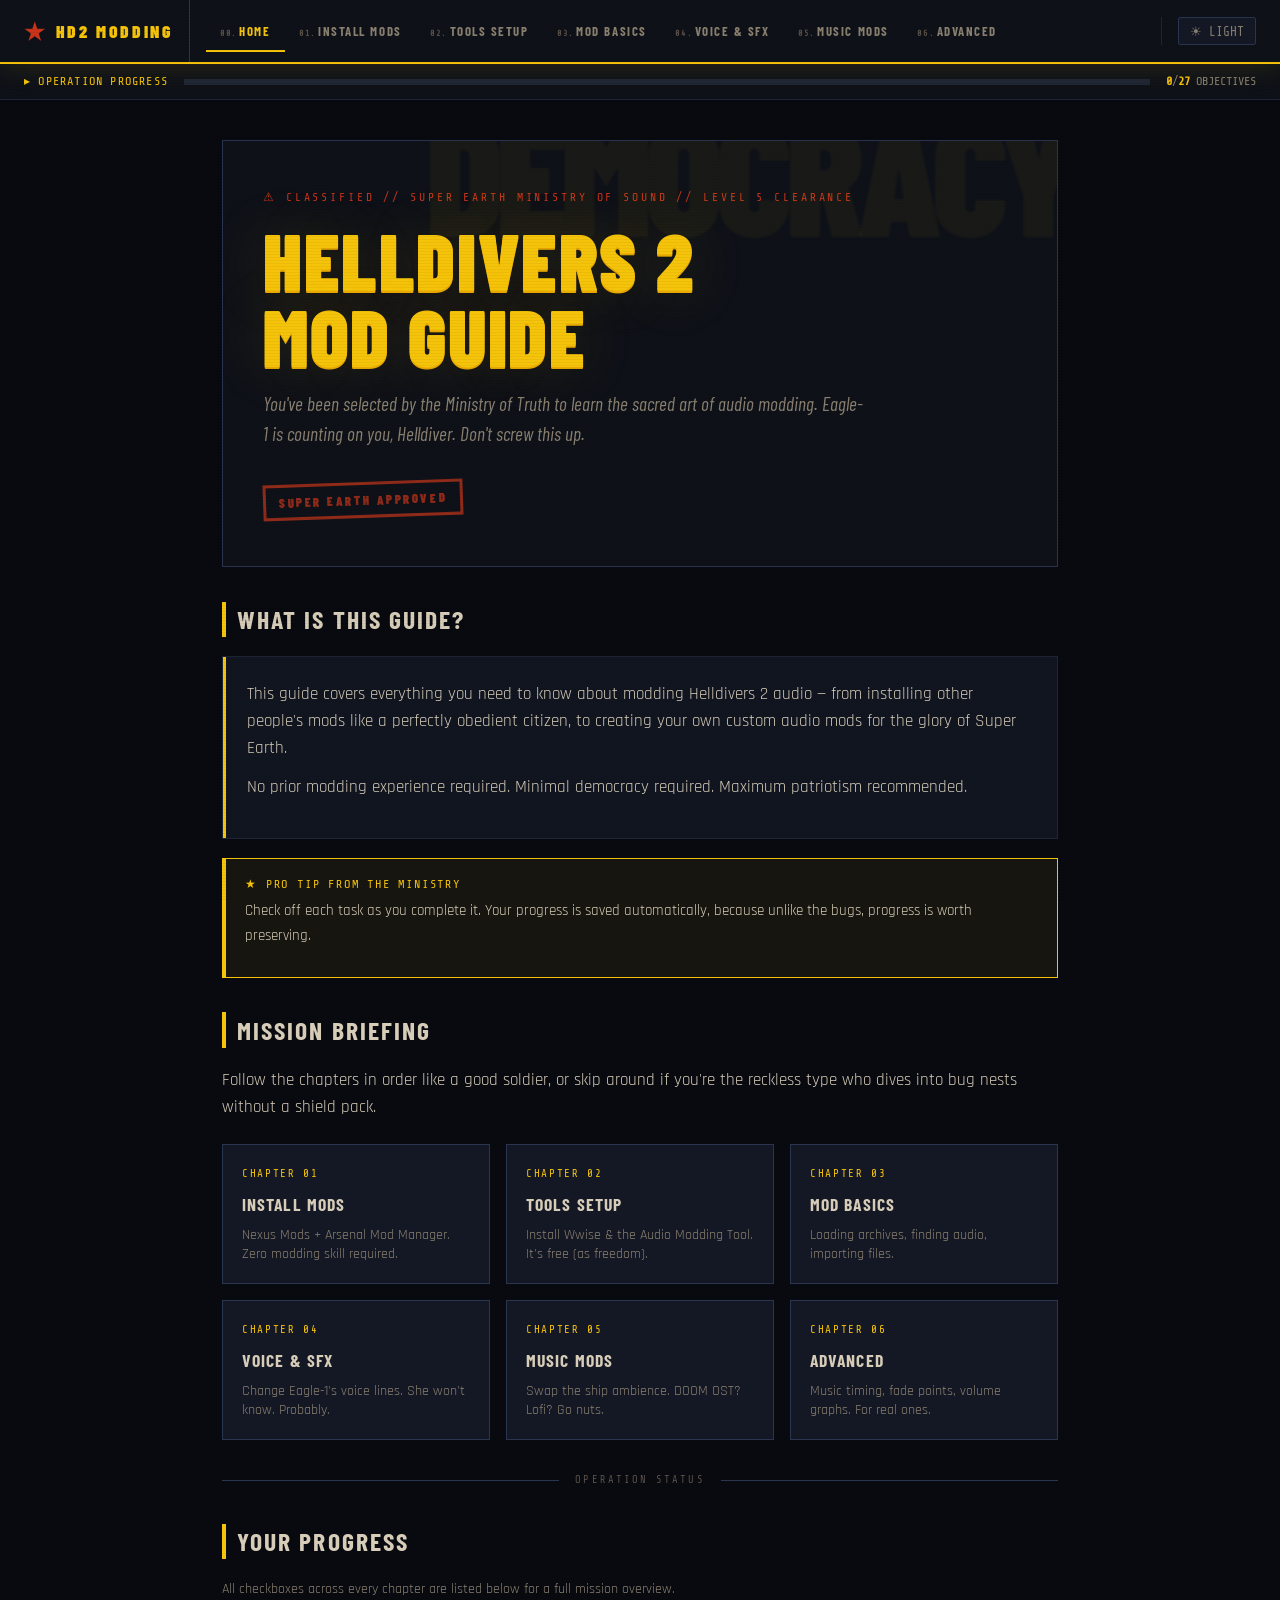
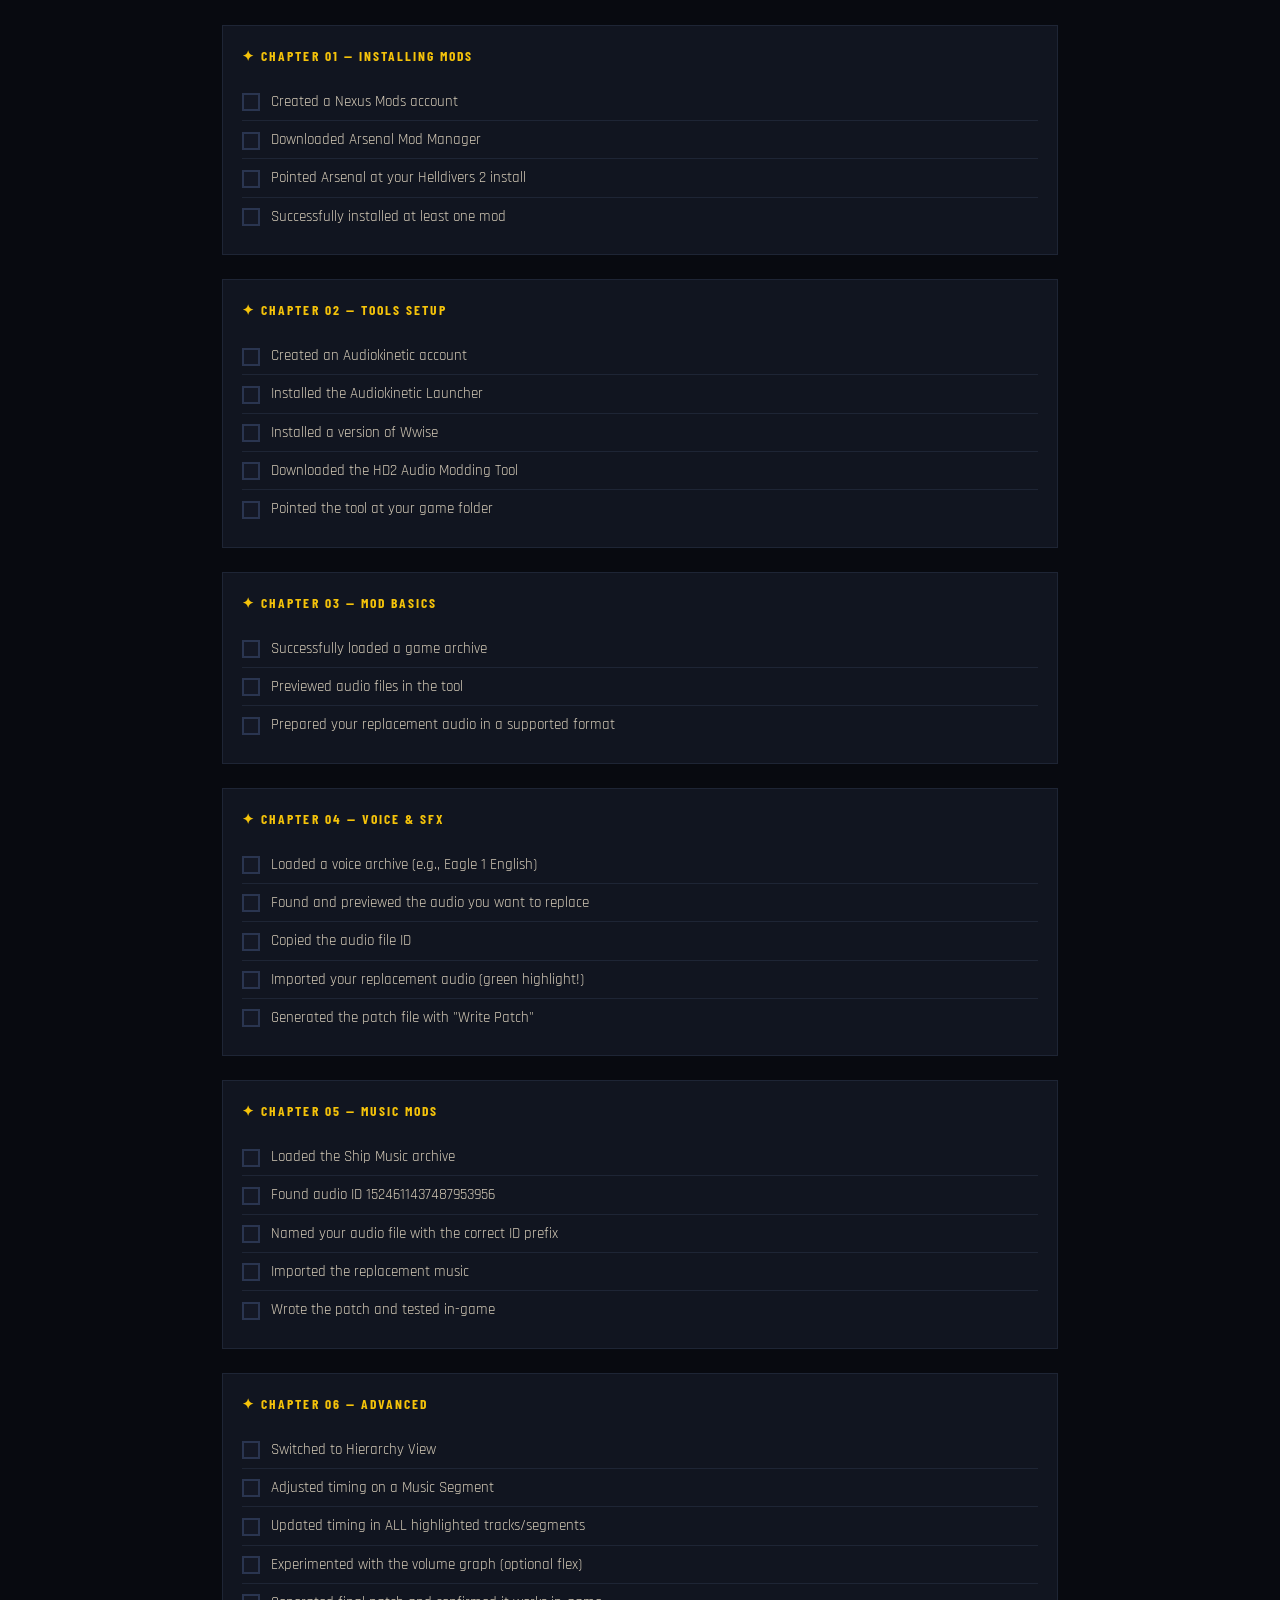
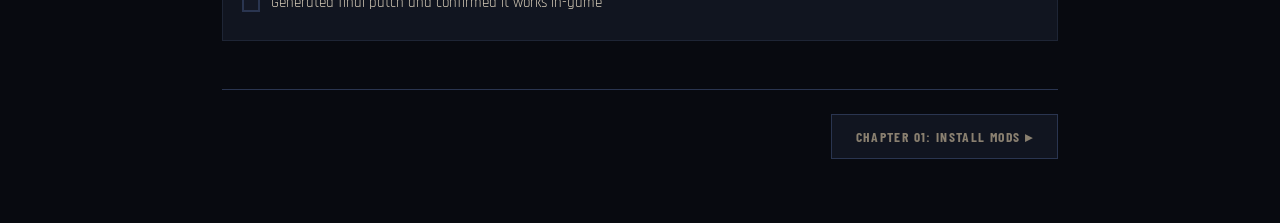
==== hd2_mod_guide.html @ d712d5f6 "Add files via upload" ====
<!DOCTYPE html>
<html lang="en">
<head>
<meta charset="UTF-8">
<meta name="viewport" content="width=device-width, initial-scale=1.0">
<title>HD2 MOD GUIDE // SUPER EARTH MINISTRY OF SOUND</title>
<link href="https://fonts.googleapis.com/css2?family=Rajdhani:wght@400;500;600;700&family=Share+Tech+Mono&family=Barlow+Condensed:ital,wght@0,300;0,400;0,600;0,700;0,900;1,400&display=swap" rel="stylesheet">
<style>
/* ═══════════════════════════════════════════
   CSS VARIABLES & THEME
═══════════════════════════════════════════ */
:root {
  --bg:        #080a10;
  --bg2:       #0e1118;
  --bg3:       #141825;
  --panel:     #111520;
  --border:    #1e2535;
  --border2:   #2a3550;
  --yellow:    #f5c30a;
  --yellow2:   #e8a800;
  --red:       #c8351a;
  --red2:      #a02810;
  --green:     #3a8c40;
  --green2:    #2d6e32;
  --text:      #d6ccb8;
  --text2:     #8a8070;
  --text3:     #5a5048;
  --accent:    #f5c30a;
  --glow:      rgba(245,195,10,0.15);
  --glow2:     rgba(245,195,10,0.05);
  --scanline:  rgba(0,0,0,0.04);
  --font-head: 'Barlow Condensed', sans-serif;
  --font-body: 'Rajdhani', sans-serif;
  --font-mono: 'Share Tech Mono', monospace;
  --transition: 0.2s ease;
}
[data-theme="light"] {
  --bg:        #e6dcc8;
  --bg2:       #ddd3be;
  --bg3:       #d4c9b3;
  --panel:     #f0e8d4;
  --border:    #c8b896;
  --border2:   #b0a07c;
  --yellow:    #8b5e00;
  --yellow2:   #6b4800;
  --red:       #8b1a00;
  --red2:      #6b1000;
  --green:     #2d5a30;
  --green2:    #1e3e21;
  --text:      #1a140a;
  --text2:     #4a3c28;
  --text3:     #7a6a50;
  --accent:    #8b5e00;
  --glow:      rgba(139,94,0,0.12);
  --glow2:     rgba(139,94,0,0.04);
  --scanline:  rgba(0,0,0,0.02);
}

/* ═══════════════════════════════════════════
   RESET & BASE
═══════════════════════════════════════════ */
*, *::before, *::after { box-sizing: border-box; margin: 0; padding: 0; }
html { font-size: 16px; scroll-behavior: smooth; }
body {
  background: var(--bg);
  color: var(--text);
  font-family: var(--font-body);
  font-size: 1.05rem;
  line-height: 1.6;
  min-height: 100vh;
  overflow-x: hidden;
  transition: background 0.3s, color 0.3s;
}

/* Scanlines overlay */
body::after {
  content: '';
  position: fixed;
  inset: 0;
  background: repeating-linear-gradient(
    0deg,
    var(--scanline) 0px,
    var(--scanline) 1px,
    transparent 1px,
    transparent 3px
  );
  pointer-events: none;
  z-index: 9999;
}

/* ═══════════════════════════════════════════
   NAVIGATION BAR
═══════════════════════════════════════════ */
.navbar {
  position: sticky;
  top: 0;
  z-index: 1000;
  background: var(--bg2);
  border-bottom: 2px solid var(--yellow);
  box-shadow: 0 0 30px var(--glow);
  display: flex;
  align-items: center;
  padding: 0 1.5rem;
  gap: 0;
  overflow-x: auto;
}
.navbar-brand {
  font-family: var(--font-head);
  font-weight: 900;
  font-size: 1.1rem;
  letter-spacing: 0.15em;
  color: var(--yellow);
  text-transform: uppercase;
  white-space: nowrap;
  padding: 0.8rem 1rem 0.8rem 0;
  margin-right: 1rem;
  border-right: 1px solid var(--border2);
  display: flex;
  align-items: center;
  gap: 0.5rem;
}
.navbar-brand .star { color: var(--red); font-size: 1.3em; }
.nav-links {
  display: flex;
  list-style: none;
  gap: 0;
  flex: 1;
  overflow-x: auto;
}
.nav-links li { flex-shrink: 0; }
.nav-btn {
  background: none;
  border: none;
  color: var(--text2);
  font-family: var(--font-head);
  font-size: 0.8rem;
  font-weight: 700;
  letter-spacing: 0.12em;
  text-transform: uppercase;
  padding: 0.8rem 0.9rem;
  cursor: pointer;
  transition: color var(--transition), background var(--transition);
  position: relative;
  white-space: nowrap;
}
.nav-btn::after {
  content: '';
  position: absolute;
  bottom: 0; left: 0; right: 0;
  height: 2px;
  background: var(--yellow);
  transform: scaleX(0);
  transition: transform var(--transition);
}
.nav-btn:hover { color: var(--text); }
.nav-btn:hover::after { transform: scaleX(0.6); }
.nav-btn.active { color: var(--yellow); }
.nav-btn.active::after { transform: scaleX(1); }
.nav-num {
  font-family: var(--font-mono);
  font-size: 0.65em;
  color: var(--text3);
  margin-right: 0.3em;
}
.nav-controls {
  display: flex;
  align-items: center;
  gap: 0.5rem;
  padding-left: 1rem;
  border-left: 1px solid var(--border);
  flex-shrink: 0;
}
.theme-btn {
  background: var(--bg3);
  border: 1px solid var(--border2);
  color: var(--text2);
  font-family: var(--font-mono);
  font-size: 0.8rem;
  padding: 0.35rem 0.7rem;
  cursor: pointer;
  border-radius: 2px;
  transition: all var(--transition);
  white-space: nowrap;
}
.theme-btn:hover { border-color: var(--yellow); color: var(--yellow); }

/* ═══════════════════════════════════════════
   PROGRESS TRACKER (top bar)
═══════════════════════════════════════════ */
.progress-bar-wrap {
  background: var(--bg2);
  border-bottom: 1px solid var(--border);
  padding: 0.5rem 1.5rem;
  display: flex;
  align-items: center;
  gap: 1rem;
  font-family: var(--font-mono);
  font-size: 0.75rem;
  color: var(--text2);
}
.progress-label { color: var(--yellow); letter-spacing: 0.1em; white-space: nowrap; }
.progress-track {
  flex: 1;
  height: 6px;
  background: var(--border);
  border-radius: 0;
  overflow: hidden;
  position: relative;
}
.progress-fill {
  height: 100%;
  background: linear-gradient(90deg, var(--yellow2), var(--yellow));
  transition: width 0.4s ease;
  box-shadow: 0 0 10px var(--glow);
}
.progress-count { white-space: nowrap; }
.progress-count span { color: var(--yellow); font-weight: bold; }

/* ═══════════════════════════════════════════
   PAGES
═══════════════════════════════════════════ */
.page { display: none; animation: fadeIn 0.25s ease; }
.page.active { display: block; }
@keyframes fadeIn { from { opacity: 0; transform: translateY(6px); } to { opacity: 1; transform: translateY(0); } }

.page-content {
  max-width: 900px;
  margin: 0 auto;
  padding: 2.5rem 2rem 4rem;
}

/* ═══════════════════════════════════════════
   TYPOGRAPHY
═══════════════════════════════════════════ */
.page-header {
  margin-bottom: 2.5rem;
  padding-bottom: 1.5rem;
  border-bottom: 1px solid var(--border2);
}
.page-tag {
  font-family: var(--font-mono);
  font-size: 0.7rem;
  color: var(--red);
  letter-spacing: 0.2em;
  text-transform: uppercase;
  margin-bottom: 0.5rem;
}
.page-title {
  font-family: var(--font-head);
  font-size: clamp(2.2rem, 5vw, 3.5rem);
  font-weight: 900;
  line-height: 1;
  text-transform: uppercase;
  letter-spacing: 0.04em;
  color: var(--yellow);
  text-shadow: 0 0 40px var(--glow);
}
.page-subtitle {
  font-family: var(--font-head);
  font-size: 1.1rem;
  font-weight: 400;
  color: var(--text2);
  margin-top: 0.5rem;
  letter-spacing: 0.05em;
  font-style: italic;
}
h2 {
  font-family: var(--font-head);
  font-size: 1.6rem;
  font-weight: 700;
  letter-spacing: 0.08em;
  text-transform: uppercase;
  color: var(--text);
  margin: 2rem 0 1rem;
  display: flex;
  align-items: center;
  gap: 0.7rem;
}
h2::before {
  content: '';
  display: block;
  width: 4px;
  height: 1.4em;
  background: var(--yellow);
  flex-shrink: 0;
}
h3 {
  font-family: var(--font-head);
  font-size: 1.2rem;
  font-weight: 600;
  letter-spacing: 0.06em;
  text-transform: uppercase;
  color: var(--yellow2);
  margin: 1.5rem 0 0.6rem;
}
p { margin-bottom: 0.8rem; color: var(--text); }

/* ═══════════════════════════════════════════
   CARDS & PANELS
═══════════════════════════════════════════ */
.card {
  background: var(--panel);
  border: 1px solid var(--border);
  padding: 1.5rem;
  margin-bottom: 1.2rem;
  position: relative;
}
.card::before {
  content: '';
  position: absolute;
  top: 0; left: 0;
  width: 3px; height: 100%;
  background: var(--yellow);
}
.card-red::before { background: var(--red); }
.card-green::before { background: var(--green); }

.alert {
  background: rgba(200,53,26,0.08);
  border: 1px solid var(--red);
  border-left: 4px solid var(--red);
  padding: 1rem 1.2rem;
  margin: 1rem 0;
  font-family: var(--font-mono);
  font-size: 0.88rem;
  color: var(--text);
}
.alert-title {
  color: var(--red);
  font-weight: bold;
  letter-spacing: 0.1em;
  margin-bottom: 0.3rem;
}
.tip {
  background: rgba(245,195,10,0.06);
  border: 1px solid var(--yellow);
  border-left: 4px solid var(--yellow);
  padding: 1rem 1.2rem;
  margin: 1rem 0;
  font-size: 0.95rem;
}
.tip-title {
  font-family: var(--font-mono);
  color: var(--yellow);
  font-size: 0.75rem;
  letter-spacing: 0.15em;
  margin-bottom: 0.3rem;
}

/* ═══════════════════════════════════════════
   STEP LIST
═══════════════════════════════════════════ */
.step-list { list-style: none; padding: 0; }
.step-item {
  display: flex;
  gap: 1rem;
  padding: 1rem 1rem 1rem 0;
  border-bottom: 1px solid var(--border);
  align-items: flex-start;
}
.step-item:last-child { border-bottom: none; }
.step-num {
  font-family: var(--font-mono);
  font-size: 0.75rem;
  color: var(--yellow);
  background: rgba(245,195,10,0.1);
  border: 1px solid var(--yellow);
  min-width: 2.2rem;
  height: 2.2rem;
  display: flex;
  align-items: center;
  justify-content: center;
  flex-shrink: 0;
  font-weight: bold;
}
.step-body strong { color: var(--text); font-weight: 600; }
.step-body .path {
  font-family: var(--font-mono);
  font-size: 0.82rem;
  background: var(--bg3);
  border: 1px solid var(--border2);
  padding: 0.2rem 0.5rem;
  color: var(--yellow2);
  display: inline-block;
  margin: 0.3rem 0;
  word-break: break-all;
}

/* ═══════════════════════════════════════════
   PROGRESS CHECKBOXES
═══════════════════════════════════════════ */
.checklist {
  background: var(--panel);
  border: 1px solid var(--border);
  padding: 1.2rem;
  margin: 1.5rem 0;
}
.checklist-title {
  font-family: var(--font-head);
  font-size: 0.85rem;
  letter-spacing: 0.15em;
  text-transform: uppercase;
  color: var(--yellow);
  margin-bottom: 1rem;
  font-weight: 700;
}
.check-item {
  display: flex;
  align-items: flex-start;
  gap: 0.7rem;
  padding: 0.5rem 0;
  border-bottom: 1px solid var(--border);
  cursor: pointer;
  transition: background 0.15s;
}
.check-item:last-child { border-bottom: none; }
.check-item:hover { background: var(--glow2); }
.check-item input[type="checkbox"] { display: none; }
.check-box {
  width: 18px; height: 18px;
  border: 2px solid var(--border2);
  flex-shrink: 0;
  margin-top: 0.15rem;
  display: flex; align-items: center; justify-content: center;
  transition: all 0.2s;
  background: var(--bg3);
}
.check-item.checked .check-box {
  border-color: var(--green);
  background: var(--green2);
}
.check-item.checked .check-box::after {
  content: '✓';
  color: #fff;
  font-size: 0.75rem;
  font-weight: bold;
}
.check-item.checked .check-label {
  text-decoration: line-through;
  color: var(--text3);
}
.check-label {
  font-size: 0.95rem;
  line-height: 1.4;
}

/* ═══════════════════════════════════════════
   CODE & PATHS
═══════════════════════════════════════════ */
code {
  font-family: var(--font-mono);
  font-size: 0.85em;
  background: var(--bg3);
  border: 1px solid var(--border2);
  padding: 0.1em 0.4em;
  color: var(--yellow);
}
.code-block {
  font-family: var(--font-mono);
  font-size: 0.85rem;
  background: var(--bg3);
  border: 1px solid var(--border2);
  border-left: 3px solid var(--yellow);
  padding: 1rem 1.2rem;
  margin: 0.8rem 0;
  color: var(--text);
  overflow-x: auto;
  line-height: 1.8;
}

/* ═══════════════════════════════════════════
   HOME PAGE HERO
═══════════════════════════════════════════ */
.hero {
  background: var(--bg2);
  border: 1px solid var(--border2);
  padding: 3rem 2.5rem;
  margin-bottom: 2rem;
  position: relative;
  overflow: hidden;
}
.hero::before {
  content: 'DEMOCRACY';
  position: absolute;
  top: -0.3em; right: -0.1em;
  font-family: var(--font-head);
  font-size: 10rem;
  font-weight: 900;
  color: var(--glow2);
  letter-spacing: -0.04em;
  pointer-events: none;
  line-height: 1;
  text-transform: uppercase;
  filter: blur(1px);
}
.hero-eyebrow {
  font-family: var(--font-mono);
  font-size: 0.72rem;
  letter-spacing: 0.25em;
  color: var(--red);
  text-transform: uppercase;
  margin-bottom: 0.8rem;
}
.hero-title {
  font-family: var(--font-head);
  font-size: clamp(2.8rem, 7vw, 5rem);
  font-weight: 900;
  text-transform: uppercase;
  line-height: 0.95;
  letter-spacing: 0.02em;
  color: var(--yellow);
  text-shadow: 0 0 60px var(--glow), 0 2px 0 var(--yellow2);
  margin-bottom: 1rem;
}
.hero-sub {
  font-family: var(--font-head);
  font-size: 1.2rem;
  font-weight: 400;
  color: var(--text2);
  font-style: italic;
  max-width: 600px;
  margin-bottom: 2rem;
}
.page-grid {
  display: grid;
  grid-template-columns: repeat(auto-fill, minmax(220px, 1fr));
  gap: 1rem;
  margin-top: 1.5rem;
}
.page-card {
  background: var(--bg3);
  border: 1px solid var(--border2);
  padding: 1.2rem;
  cursor: pointer;
  transition: all 0.2s;
  display: flex;
  flex-direction: column;
  gap: 0.5rem;
  position: relative;
  overflow: hidden;
}
.page-card::after {
  content: '';
  position: absolute;
  bottom: 0; left: 0; right: 0;
  height: 2px;
  background: var(--yellow);
  transform: scaleX(0);
  transform-origin: left;
  transition: transform 0.2s;
}
.page-card:hover { border-color: var(--yellow); background: var(--panel); }
.page-card:hover::after { transform: scaleX(1); }
.page-card-num {
  font-family: var(--font-mono);
  font-size: 0.68rem;
  color: var(--yellow);
  letter-spacing: 0.15em;
}
.page-card-title {
  font-family: var(--font-head);
  font-weight: 700;
  font-size: 1.1rem;
  text-transform: uppercase;
  letter-spacing: 0.06em;
  color: var(--text);
}
.page-card-desc {
  font-size: 0.85rem;
  color: var(--text2);
  line-height: 1.4;
}

/* ═══════════════════════════════════════════
   SECTION DIVIDER
═══════════════════════════════════════════ */
.divider {
  display: flex;
  align-items: center;
  gap: 1rem;
  margin: 2rem 0;
}
.divider-line { flex: 1; height: 1px; background: var(--border2); }
.divider-text {
  font-family: var(--font-mono);
  font-size: 0.65rem;
  letter-spacing: 0.2em;
  color: var(--text3);
  text-transform: uppercase;
}

/* ═══════════════════════════════════════════
   FORMAT GRID (two columns)
═══════════════════════════════════════════ */
.formats-grid {
  display: grid;
  grid-template-columns: repeat(auto-fill, minmax(140px, 1fr));
  gap: 0.7rem;
  margin: 1rem 0;
}
.format-tag {
  background: var(--bg3);
  border: 1px solid var(--border2);
  padding: 0.7rem 1rem;
  font-family: var(--font-mono);
  font-size: 0.85rem;
  color: var(--yellow);
  display: flex;
  align-items: center;
  gap: 0.5rem;
}
.format-tag::before { content: '▸'; color: var(--text3); font-size: 0.7em; }

/* ═══════════════════════════════════════════
   PAGE NAV FOOTER
═══════════════════════════════════════════ */
.page-nav-footer {
  display: flex;
  justify-content: space-between;
  gap: 1rem;
  margin-top: 3rem;
  padding-top: 1.5rem;
  border-top: 1px solid var(--border2);
}
.page-nav-btn {
  background: var(--panel);
  border: 1px solid var(--border2);
  color: var(--text2);
  font-family: var(--font-head);
  font-size: 0.85rem;
  font-weight: 700;
  letter-spacing: 0.1em;
  text-transform: uppercase;
  padding: 0.8rem 1.5rem;
  cursor: pointer;
  transition: all 0.2s;
  display: flex;
  align-items: center;
  gap: 0.5rem;
}
.page-nav-btn:hover { border-color: var(--yellow); color: var(--yellow); }
.page-nav-btn.next { margin-left: auto; }

/* ═══════════════════════════════════════════
   STAMP / BADGE
═══════════════════════════════════════════ */
.stamp {
  display: inline-block;
  border: 3px solid var(--red);
  color: var(--red);
  font-family: var(--font-head);
  font-weight: 900;
  font-size: 0.8rem;
  letter-spacing: 0.2em;
  text-transform: uppercase;
  padding: 0.3rem 0.8rem;
  transform: rotate(-2deg);
  opacity: 0.7;
}

/* ═══════════════════════════════════════════
   TIMING TABLE
═══════════════════════════════════════════ */
.timing-table {
  width: 100%;
  border-collapse: collapse;
  font-size: 0.92rem;
  margin: 1rem 0;
}
.timing-table th {
  background: var(--bg3);
  border: 1px solid var(--border2);
  padding: 0.7rem 1rem;
  text-align: left;
  font-family: var(--font-head);
  font-weight: 700;
  text-transform: uppercase;
  letter-spacing: 0.08em;
  color: var(--yellow);
  font-size: 0.82rem;
}
.timing-table td {
  border: 1px solid var(--border);
  padding: 0.7rem 1rem;
  vertical-align: top;
}
.timing-table tr:nth-child(even) td { background: var(--bg3); }

/* ═══════════════════════════════════════════
   RESPONSIVE
═══════════════════════════════════════════ */
@media (max-width: 600px) {
  .page-content { padding: 1.5rem 1rem 3rem; }
  .hero { padding: 2rem 1.5rem; }
  .hero-title { font-size: 2.5rem; }
  .page-title { font-size: 2rem; }
  .navbar-brand { display: none; }
}
</style>
</head>
<body>

<!-- ═══════════════════════════════════════════
     NAVBAR
═══════════════════════════════════════════ -->
<nav class="navbar">
  <div class="navbar-brand">
    <span class="star">★</span> HD2 MODDING
  </div>
  <ul class="nav-links">
    <li><button class="nav-btn active" onclick="showPage('home', this)"><span class="nav-num">00.</span>HOME</button></li>
    <li><button class="nav-btn" onclick="showPage('install', this)"><span class="nav-num">01.</span>INSTALL MODS</button></li>
    <li><button class="nav-btn" onclick="showPage('tools', this)"><span class="nav-num">02.</span>TOOLS SETUP</button></li>
    <li><button class="nav-btn" onclick="showPage('basics', this)"><span class="nav-num">03.</span>MOD BASICS</button></li>
    <li><button class="nav-btn" onclick="showPage('voice', this)"><span class="nav-num">04.</span>VOICE & SFX</button></li>
    <li><button class="nav-btn" onclick="showPage('music', this)"><span class="nav-num">05.</span>MUSIC MODS</button></li>
    <li><button class="nav-btn" onclick="showPage('advanced', this)"><span class="nav-num">06.</span>ADVANCED</button></li>
  </ul>
  <div class="nav-controls">
    <button class="theme-btn" onclick="toggleTheme()" id="theme-btn">☀ LIGHT</button>
  </div>
</nav>

<!-- GLOBAL PROGRESS BAR -->
<div class="progress-bar-wrap">
  <span class="progress-label">▸ OPERATION PROGRESS</span>
  <div class="progress-track"><div class="progress-fill" id="progress-fill" style="width:0%"></div></div>
  <span class="progress-count"><span id="progress-done">0</span>/<span id="progress-total">0</span> OBJECTIVES</span>
</div>

<!-- ═══════════════════════════════════════════
     PAGE 0: HOME
═══════════════════════════════════════════ -->
<div class="page active" id="page-home">
<div class="page-content">
  <div class="hero">
    <div class="hero-eyebrow">⚠ CLASSIFIED // SUPER EARTH MINISTRY OF SOUND // LEVEL 5 CLEARANCE</div>
    <div class="hero-title">HELLDIVERS 2<br>MOD GUIDE</div>
    <div class="hero-sub">You've been selected by the Ministry of Truth to learn the sacred art of audio modding. Eagle-1 is counting on you, Helldiver. Don't screw this up.</div>
    <div class="stamp">SUPER EARTH APPROVED</div>
  </div>

  <h2>WHAT IS THIS GUIDE?</h2>
  <div class="card">
    <p>This guide covers everything you need to know about modding Helldivers 2 audio — from installing other people's mods like a perfectly obedient citizen, to creating your own custom audio mods for the glory of Super Earth.</p>
    <p>No prior modding experience required. Minimal democracy required. Maximum patriotism recommended.</p>
  </div>

  <div class="tip">
    <div class="tip-title">★ PRO TIP FROM THE MINISTRY</div>
    <p>Check off each task as you complete it. Your progress is saved automatically, because unlike the bugs, progress is worth preserving.</p>
  </div>

  <h2>MISSION BRIEFING</h2>
  <p>Follow the chapters in order like a good soldier, or skip around if you're the reckless type who dives into bug nests without a shield pack.</p>

  <div class="page-grid">
    <div class="page-card" onclick="showPage('install', document.querySelectorAll('.nav-btn')[1])">
      <span class="page-card-num">CHAPTER 01</span>
      <span class="page-card-title">Install Mods</span>
      <span class="page-card-desc">Nexus Mods + Arsenal Mod Manager. Zero modding skill required.</span>
    </div>
    <div class="page-card" onclick="showPage('tools', document.querySelectorAll('.nav-btn')[2])">
      <span class="page-card-num">CHAPTER 02</span>
      <span class="page-card-title">Tools Setup</span>
      <span class="page-card-desc">Install Wwise & the Audio Modding Tool. It's free (as freedom).</span>
    </div>
    <div class="page-card" onclick="showPage('basics', document.querySelectorAll('.nav-btn')[3])">
      <span class="page-card-num">CHAPTER 03</span>
      <span class="page-card-title">Mod Basics</span>
      <span class="page-card-desc">Loading archives, finding audio, importing files.</span>
    </div>
    <div class="page-card" onclick="showPage('voice', document.querySelectorAll('.nav-btn')[4])">
      <span class="page-card-num">CHAPTER 04</span>
      <span class="page-card-title">Voice & SFX</span>
      <span class="page-card-desc">Change Eagle-1's voice lines. She won't know. Probably.</span>
    </div>
    <div class="page-card" onclick="showPage('music', document.querySelectorAll('.nav-btn')[5])">
      <span class="page-card-num">CHAPTER 05</span>
      <span class="page-card-title">Music Mods</span>
      <span class="page-card-desc">Swap the ship ambience. DOOM OST? Lofi? Go nuts.</span>
    </div>
    <div class="page-card" onclick="showPage('advanced', document.querySelectorAll('.nav-btn')[6])">
      <span class="page-card-num">CHAPTER 06</span>
      <span class="page-card-title">Advanced</span>
      <span class="page-card-desc">Music timing, fade points, volume graphs. For real ones.</span>
    </div>
  </div>

  <div class="divider"><div class="divider-line"></div><div class="divider-text">OPERATION STATUS</div><div class="divider-line"></div></div>

  <h2>YOUR PROGRESS</h2>
  <p style="color:var(--text2); font-size:0.9rem;">All checkboxes across every chapter are listed below for a full mission overview.</p>
  <div id="global-checklist"></div>

  <div class="page-nav-footer">
    <button class="page-nav-btn next" onclick="showPage('install', document.querySelectorAll('.nav-btn')[1])">CHAPTER 01: INSTALL MODS ▸</button>
  </div>
</div>
</div>

<!-- ═══════════════════════════════════════════
     PAGE 1: INSTALL MODS
═══════════════════════════════════════════ -->
<div class="page" id="page-install">
<div class="page-content">
  <div class="page-header">
    <div class="page-tag">★ CHAPTER 01 // INSTALLING MODS</div>
    <div class="page-title">Install<br>Mods</div>
    <div class="page-subtitle">"A Helldiver without mods is just… a diver." — Probably someone</div>
  </div>

  <div class="card">
    <p>Before you can <em>make</em> mods, it helps to know how to <em>use</em> them. This chapter covers getting other people's mods onto your game using Nexus Mods and Arsenal — the two-step combo that runs the HD2 mod scene.</p>
  </div>

  <h2>NEXUS MODS</h2>
  <p>Nexus Mods is the biggest mod hosting site on the internet. Think of it as a black market for game assets, but legal and run by people who love games.</p>

  <ul class="step-list">
    <li class="step-item">
      <div class="step-num">01</div>
      <div class="step-body">
        <strong>Go to NexusMods.com</strong><br>
        Navigate to <code>nexusmods.com</code> and create a free account. You don't need a premium account to download mods (but it does make downloads faster if you enjoy waiting).
      </div>
    </li>
    <li class="step-item">
      <div class="step-num">02</div>
      <div class="step-body">
        <strong>Find Helldivers 2 mods</strong><br>
        Search for "Helldivers 2" or browse the game page directly. There are audio mods, texture mods, cosmetic mods — the whole democratic buffet.
      </div>
    </li>
    <li class="step-item">
      <div class="step-num">03</div>
      <div class="step-body">
        <strong>Note the "Vortex" button</strong><br>
        You'll see a "Mod Manager Download" button on mods. Don't use Vortex for HD2 — use Arsenal instead (see below). Just grab the manual download.
      </div>
    </li>
  </ul>

  <h2>ARSENAL MOD MANAGER</h2>
  <p>Arsenal is the go-to mod manager specifically built for Helldivers 2. It handles dropping patch files into the right folders so you don't have to do it manually like some kind of level 1 Helldiver.</p>

  <ul class="step-list">
    <li class="step-item">
      <div class="step-num">01</div>
      <div class="step-body">
        <strong>Download Arsenal Mod Manager</strong><br>
        Search "Arsenal Mod Manager Helldivers 2" on Nexus Mods and download it. Extract the zip wherever you want — your Desktop works fine, General Brasch won't judge.
      </div>
    </li>
    <li class="step-item">
      <div class="step-num">02</div>
      <div class="step-body">
        <strong>Run Arsenal & point it at your game</strong><br>
        Launch Arsenal and tell it where Helldivers 2 is installed. On Windows this is usually:<br>
        <span class="path">C:\Program Files (x86)\Steam\steamapps\common\Helldivers 2</span><br>
        or on a secondary drive:<br>
        <span class="path">X:\SteamLibrary\steamapps\common\Helldivers 2</span>
      </div>
    </li>
    <li class="step-item">
      <div class="step-num">03</div>
      <div class="step-body">
        <strong>Add mods</strong><br>
        Drag downloaded mod zip files into Arsenal, or use the "Add Mod" button. Arsenal will handle extracting the patch files into the correct location in the game's <code>data</code> folder.
      </div>
    </li>
    <li class="step-item">
      <div class="step-num">04</div>
      <div class="step-body">
        <strong>Enable & launch</strong><br>
        Toggle mods on/off with the checkboxes in Arsenal, then launch the game. That's it. You are now a certified mod user. The Ministry is proud of your consumption.
      </div>
    </li>
  </ul>

  <div class="alert">
    <div class="alert-title">⚠ IMPORTANT: GAME UPDATES</div>
    Game patches from Arrowhead can break mods. If the game updates and crashes, open Arsenal and disable all mods until mod authors update them. This is not a Terminid attack. Probably.
  </div>

  <div class="checklist">
    <div class="checklist-title">✦ CHAPTER 01 OBJECTIVES</div>
    <label class="check-item" data-id="c01-nexus"><div class="check-box"></div><span class="check-label">Created a Nexus Mods account</span></label>
    <label class="check-item" data-id="c01-arsenal"><div class="check-box"></div><span class="check-label">Downloaded Arsenal Mod Manager</span></label>
    <label class="check-item" data-id="c01-setup"><div class="check-box"></div><span class="check-label">Pointed Arsenal at your Helldivers 2 install</span></label>
    <label class="check-item" data-id="c01-mod"><div class="check-box"></div><span class="check-label">Successfully installed at least one mod</span></label>
  </div>

  <div class="page-nav-footer">
    <button class="page-nav-btn" onclick="showPage('home', document.querySelectorAll('.nav-btn')[0])">◂ HOME</button>
    <button class="page-nav-btn next" onclick="showPage('tools', document.querySelectorAll('.nav-btn')[2])">CHAPTER 02: TOOLS SETUP ▸</button>
  </div>
</div>
</div>

<!-- ═══════════════════════════════════════════
     PAGE 2: TOOLS SETUP
═══════════════════════════════════════════ -->
<div class="page" id="page-tools">
<div class="page-content">
  <div class="page-header">
    <div class="page-tag">★ CHAPTER 02 // TOOLS SETUP</div>
    <div class="page-title">Tools<br>Setup</div>
    <div class="page-subtitle">"A Helldiver without their weapons is just a corpse in a cool suit."</div>
  </div>

  <div class="card">
    <p>To <em>create</em> audio mods you need two things: <strong>Wwise</strong> (for converting audio formats) and the <strong>HD2 Audio Modding Tool</strong> (for actually replacing game audio). Both are free. Super Earth would never make you pay for democracy.</p>
  </div>

  <h2>INSTALLING WWISE</h2>
  <p>Wwise is an industry-standard audio middleware tool from Audiokinetic. Helldivers 2 uses it to handle all in-game audio, and the modding tool uses it to convert your files into the game's format.</p>

  <div class="tip">
    <div class="tip-title">★ GOOD NEWS FROM THE MINISTRY</div>
    Wwise is <strong>completely free</strong> for non-commercial projects. You're not selling your Eagle-1 soundpack, are you? Good.
  </div>

  <ul class="step-list">
    <li class="step-item">
      <div class="step-num">01</div>
      <div class="step-body">
        <strong>Create an Audiokinetic account</strong><br>
        Go to <code>audiokinetic.com/en/download/</code> and make a free account. Yes, another account. The price of democracy is remembering passwords.
      </div>
    </li>
    <li class="step-item">
      <div class="step-num">02</div>
      <div class="step-body">
        <strong>Download the Audiokinetic Launcher</strong><br>
        Download and install the launcher. It's like Steam, but for audio tools and significantly less distracting.
      </div>
    </li>
    <li class="step-item">
      <div class="step-num">03</div>
      <div class="step-body">
        <strong>Install a version of Wwise</strong><br>
        In the launcher, click the <strong>Wwise</strong> tab on the left. Under "Install a New Version", pick the latest stable version and click <strong>Install</strong>. You don't need any optional plugins. Keep it lean.
      </div>
    </li>
    <li class="step-item">
      <div class="step-num">04</div>
      <div class="step-body">
        <strong>Verify installation</strong><br>
        You should see your installed version appear under "Installed Versions" in the launcher. If you see it, congratulations — Wwise is deployed.
      </div>
    </li>
  </ul>

  <div class="divider"><div class="divider-line"></div><div class="divider-text">NEXT OBJECTIVE</div><div class="divider-line"></div></div>

  <h2>AUDIO MODDING TOOL</h2>
  <p>This is the actual tool you'll use to swap audio in the game archives. It works alongside Wwise to handle format conversion behind the scenes.</p>

  <ul class="step-list">
    <li class="step-item">
      <div class="step-num">01</div>
      <div class="step-body">
        <strong>Download the HD2 Audio Modding Tool</strong><br>
        Find it on the Helldivers 2 modding community resources (Nexus or the HD2 modding Discord). Download the <code>.zip</code> for your OS.
      </div>
    </li>
    <li class="step-item">
      <div class="step-num">02</div>
      <div class="step-body">
        <strong>Extract the zip</strong><br>
        Extract anywhere you like. A dedicated mods folder is recommended:<br>
        <span class="path">C:\HDMods\audio_modder\</span>
      </div>
    </li>
    <li class="step-item">
      <div class="step-num">03</div>
      <div class="step-body">
        <strong>Launch the tool</strong><br>
        Run <code>audio_modder.exe</code> (Windows) or <code>audio_modder</code> (Linux/MacOS). On first launch it will ask you to locate your game data folder.
      </div>
    </li>
    <li class="step-item">
      <div class="step-num">04</div>
      <div class="step-body">
        <strong>Point it at Helldivers 2</strong><br>
        Navigate to your Helldivers 2 install folder and select it. Same path as before:<br>
        <span class="path">C:\Program Files (x86)\Steam\steamapps\common\Helldivers 2</span>
      </div>
    </li>
  </ul>

  <div class="alert">
    <div class="alert-title">⚠ WWISE IS REQUIRED FOR AUDIO MODS</div>
    You only need Wwise if you're making <strong>audio mods</strong>. For text-only mods (renaming weapons etc.), Wwise is not needed. The tool will handle text without it.
  </div>

  <div class="checklist">
    <div class="checklist-title">✦ CHAPTER 02 OBJECTIVES</div>
    <label class="check-item" data-id="c02-account"><div class="check-box"></div><span class="check-label">Created an Audiokinetic account</span></label>
    <label class="check-item" data-id="c02-launcher"><div class="check-box"></div><span class="check-label">Installed the Audiokinetic Launcher</span></label>
    <label class="check-item" data-id="c02-wwise"><div class="check-box"></div><span class="check-label">Installed a version of Wwise</span></label>
    <label class="check-item" data-id="c02-tool"><div class="check-box"></div><span class="check-label">Downloaded the HD2 Audio Modding Tool</span></label>
    <label class="check-item" data-id="c02-pointed"><div class="check-box"></div><span class="check-label">Pointed the tool at your game folder</span></label>
  </div>

  <div class="page-nav-footer">
    <button class="page-nav-btn" onclick="showPage('install', document.querySelectorAll('.nav-btn')[1])">◂ CHAPTER 01</button>
    <button class="page-nav-btn next" onclick="showPage('basics', document.querySelectorAll('.nav-btn')[3])">CHAPTER 03: MOD BASICS ▸</button>
  </div>
</div>
</div>

<!-- ═══════════════════════════════════════════
     PAGE 3: MOD BASICS
═══════════════════════════════════════════ -->
<div class="page" id="page-basics">
<div class="page-content">
  <div class="page-header">
    <div class="page-tag">★ CHAPTER 03 // MOD BASICS</div>
    <div class="page-title">Mod<br>Basics</div>
    <div class="page-subtitle">"Know your archives before you charge into them, Helldiver."</div>
  </div>

  <h2>LOADING GAME ARCHIVES</h2>
  <p>All of HD2's audio is stored in <strong>archive files</strong> inside the game's <code>data</code> folder. Each archive contains one or more <strong>sound banks</strong>, which contain the actual audio files. The modding tool is your key to these vaults.</p>

  <h3>Using the Search Bar (Easy Mode)</h3>
  <ul class="step-list">
    <li class="step-item">
      <div class="step-num">01</div>
      <div class="step-body">
        Click the search bar in the <strong>top left</strong> of the tool and type what you're looking for — weapon names, character names, stratagems, etc. ("Eagle 1", "Berserker", etc.)
      </div>
    </li>
    <li class="step-item">
      <div class="step-num">02</div>
      <div class="step-body">
        A dropdown appears with matching archives. <strong>Double-click</strong> an entry to load it, or use arrow keys and press Enter.
      </div>
    </li>
    <li class="step-item">
      <div class="step-num">03</div>
      <div class="step-body">
        Use the <strong>language dropdown</strong> on the right to filter results to a specific audio language (English, French, Japanese, etc.).
      </div>
    </li>
  </ul>

  <h3>Loading Archives Manually (Hard Mode)</h3>
  <p>If you know the specific archive filename (from the <em>Helldivers 2 Archive Labeling</em> spreadsheet), go to <strong>File → Open → From HD2 Data Folder</strong>, type the archive name in the search box, and select it.</p>

  <h2>ACCEPTABLE AUDIO FORMATS</h2>
  <p>The tool can import audio from these formats — no conversion needed on your end:</p>

  <div class="formats-grid">
    <div class="format-tag">.wav (linear PCM)</div>
    <div class="format-tag">.mp3</div>
    <div class="format-tag">.m4a</div>
    <div class="format-tag">.ogg</div>
    <div class="format-tag">.wem (Vorbis only)</div>
  </div>

  <div class="alert">
    <div class="alert-title">⚠ WEM FILES: VORBIS ONLY</div>
    If you're using <code>.wem</code> files directly, they <strong>must</strong> be in Vorbis format. Other Wwise codecs will not work. You've been warned.
  </div>

  <h2>NAVIGATING SOUND BANKS</h2>
  <ul class="step-list">
    <li class="step-item">
      <div class="step-num">01</div>
      <div class="step-body">
        Once an archive loads, its contents appear in the <strong>Resource Panel</strong> (middle column). You'll see a tree of <strong>Sound Banks</strong>.
      </div>
    </li>
    <li class="step-item">
      <div class="step-num">02</div>
      <div class="step-body">
        Click the <strong>arrow</strong> next to a Sound Bank to expand it and reveal its <strong>Audio Sources</strong> (the individual .wem files).
      </div>
    </li>
    <li class="step-item">
      <div class="step-num">03</div>
      <div class="step-body">
        <strong>Double-click</strong> any audio source to <strong>play it</strong> and preview what it sounds like. Find the specific line you want to replace before touching anything.
      </div>
    </li>
  </ul>

  <div class="tip">
    <div class="tip-title">★ PANEL GUIDE</div>
    <strong>Workspace Panel</strong> (left) — quick access to your mod folders.<br>
    <strong>Resource Panel</strong> (middle) — the loaded archive contents.<br>
    <strong>Info Panel</strong> (right) — details + controls for the selected file.
  </div>

  <div class="checklist">
    <div class="checklist-title">✦ CHAPTER 03 OBJECTIVES</div>
    <label class="check-item" data-id="c03-load"><div class="check-box"></div><span class="check-label">Successfully loaded a game archive</span></label>
    <label class="check-item" data-id="c03-preview"><div class="check-box"></div><span class="check-label">Previewed audio files in the tool</span></label>
    <label class="check-item" data-id="c03-formats"><div class="check-box"></div><span class="check-label">Prepared your replacement audio in a supported format</span></label>
  </div>

  <div class="page-nav-footer">
    <button class="page-nav-btn" onclick="showPage('tools', document.querySelectorAll('.nav-btn')[2])">◂ CHAPTER 02</button>
    <button class="page-nav-btn next" onclick="showPage('voice', document.querySelectorAll('.nav-btn')[4])">CHAPTER 04: VOICE & SFX ▸</button>
  </div>
</div>
</div>

<!-- ═══════════════════════════════════════════
     PAGE 4: VOICE & SFX
═══════════════════════════════════════════ -->
<div class="page" id="page-voice">
<div class="page-content">
  <div class="page-header">
    <div class="page-tag">★ CHAPTER 04 // VOICE LINES & SOUND EFFECTS</div>
    <div class="page-title">Voice &<br>SFX Mods</div>
    <div class="page-subtitle">"Eagle-1 has cleared the area. (She sounded different today. Don't ask.)"</div>
  </div>

  <div class="tip">
    <div class="tip-title">★ PREREQUISITE</div>
    You must have <strong>Wwise installed</strong> (Chapter 02) before doing this. No Wwise = no audio conversion = a very disappointing modding experience.
  </div>

  <h2>EXAMPLE: REPLACING EAGLE-1 VOICE LINES</h2>
  <p>We'll use Eagle-1 as our example. She has lots of lines, she's very chatty, and she probably won't notice if you swap a few of them.</p>

  <h3>Step 1 — Load the Archive</h3>
  <ul class="step-list">
    <li class="step-item">
      <div class="step-num">01</div>
      <div class="step-body">Type <code>Eagle 1</code> in the Archive Search bar and select <strong>Eagle 1 (English)</strong> from the dropdown. Double-click to load it.</div>
    </li>
    <li class="step-item">
      <div class="step-num">02</div>
      <div class="step-body">The archive contents appear in the Resource Panel. Find and expand the <strong>Eagle 1 (English)</strong> sound bank by clicking the arrow. Ignore the other banks for now.</div>
    </li>
    <li class="step-item">
      <div class="step-num">03</div>
      <div class="step-body">Double-click audio sources to preview them until you find the exact line you want to replace. Write down its ID number — you'll need it.</div>
    </li>
  </ul>

  <h3>Step 2 — Importing a Single File</h3>
  <ul class="step-list">
    <li class="step-item">
      <div class="step-num">01</div>
      <div class="step-body"><strong>Right-click</strong> the audio source you want to replace and select <strong>"Import Audio"</strong>. Select your replacement file. Done. The file name doesn't matter for single imports.</div>
    </li>
    <li class="step-item">
      <div class="step-num">02</div>
      <div class="step-body">Alternatively, just <strong>drag-and-drop</strong> your file directly onto the target audio source in the panel. Same result, fewer clicks.</div>
    </li>
    <li class="step-item">
      <div class="step-num">03</div>
      <div class="step-body"><strong>Bonus trick:</strong> Select multiple audio sources with Shift-click or Ctrl-click, then right-click → "Import Audio" to replace ALL of them with the same file. Eagle-1 saying the same thing repeatedly? Valid strategy.</div>
    </li>
  </ul>

  <h3>Step 3 — Importing Multiple Files</h3>
  <p>Replacing many lines at once? You need to name your files correctly so the tool knows which goes where.</p>

  <div class="card">
    <p><strong>Naming convention:</strong> Start every filename with the ID number of the audio it replaces.</p>
    <div class="code-block">
145696025224819062<span style="color:var(--yellow)">4</span>.wav<br>
125742167462131828<span style="color:var(--yellow)">67</span>.wav<br>
5786867730735499085<span style="color:var(--yellow)">_here_comes_the_cavalry</span>.wav
    </div>
    <p style="font-size:0.9rem; color:var(--text2);">You can include extra text after the ID — as long as the filename <em>starts</em> with the correct ID, the tool will find it.</p>
  </div>

  <ul class="step-list">
    <li class="step-item">
      <div class="step-num">01</div>
      <div class="step-body"><strong>Get the ID:</strong> Right-click any audio source in the tool and choose <strong>"Copy File ID"</strong>. Paste it as the start of your filename.</div>
    </li>
    <li class="step-item">
      <div class="step-num">02</div>
      <div class="step-body"><strong>Batch import:</strong> Once your files are named, drag them all into the Resource Panel at once, or go to <strong>File → Import → Import Audio Files</strong>.</div>
    </li>
    <li class="step-item">
      <div class="step-num">03</div>
      <div class="step-body">Modified audio sources will turn <span style="color:var(--green); font-weight:bold;">GREEN</span> in the panel to confirm the replacement was successful.</div>
    </li>
  </ul>

  <h3>Step 4 — Generate the Patch</h3>
  <ul class="step-list">
    <li class="step-item">
      <div class="step-num">01</div>
      <div class="step-body">Go to <strong>File → Write Patch</strong>. Choose a save location. The tool generates the patch file(s) for your mod.</div>
    </li>
    <li class="step-item">
      <div class="step-num">02</div>
      <div class="step-body">Place the generated patch files in Arsenal or drop them directly into the game's <code>data</code> folder. Launch the game and enjoy your cursed creation.</div>
    </li>
  </ul>

  <div class="alert">
    <div class="alert-title">⚠ REVERTING CHANGES</div>
    Changed your mind? Modified files are highlighted in green. Go to <strong>Edit → Revert All Changes</strong> to undo everything, or click the <strong>Revert</strong> button in the Info Panel to undo a single file.
  </div>

  <div class="checklist">
    <div class="checklist-title">✦ CHAPTER 04 OBJECTIVES</div>
    <label class="check-item" data-id="c04-archive"><div class="check-box"></div><span class="check-label">Loaded a voice archive (e.g., Eagle 1 English)</span></label>
    <label class="check-item" data-id="c04-found"><div class="check-box"></div><span class="check-label">Found and previewed the audio you want to replace</span></label>
    <label class="check-item" data-id="c04-id"><div class="check-box"></div><span class="check-label">Copied the audio file ID</span></label>
    <label class="check-item" data-id="c04-import"><div class="check-box"></div><span class="check-label">Imported your replacement audio (green highlight!)</span></label>
    <label class="check-item" data-id="c04-patch"><div class="check-box"></div><span class="check-label">Generated the patch file with "Write Patch"</span></label>
  </div>

  <div class="page-nav-footer">
    <button class="page-nav-btn" onclick="showPage('basics', document.querySelectorAll('.nav-btn')[3])">◂ CHAPTER 03</button>
    <button class="page-nav-btn next" onclick="showPage('music', document.querySelectorAll('.nav-btn')[5])">CHAPTER 05: MUSIC MODS ▸</button>
  </div>
</div>
</div>

<!-- ═══════════════════════════════════════════
     PAGE 5: MUSIC MODS
═══════════════════════════════════════════ -->
<div class="page" id="page-music">
<div class="page-content">
  <div class="page-header">
    <div class="page-tag">★ CHAPTER 05 // MUSIC MODS</div>
    <div class="page-title">Music<br>Mods</div>
    <div class="page-subtitle">"The ship ambience is nice and all, but have you considered: DOOM OST?"</div>
  </div>

  <div class="tip">
    <div class="tip-title">★ PREREQUISITE</div>
    Wwise must be installed. Music mods involve timing data, which makes them slightly more involved than voice line swaps, but you've made it this far.
  </div>

  <h2>EXAMPLE: CHANGING SHIP AMBIENCE</h2>
  <p>The ambient music aboard your Super Destroyer plays when you're hanging out between missions. Here's how to swap it for something that better matches your energy.</p>

  <ul class="step-list">
    <li class="step-item">
      <div class="step-num">01</div>
      <div class="step-body">Search for <code>Ship Music</code> in the Archive Search bar and double-click the result to load it.</div>
    </li>
    <li class="step-item">
      <div class="step-num">02</div>
      <div class="step-body">The archive contains two sound banks: <strong>Ship Music</strong> and <strong>Music</strong>. The ship ambience lives in both — modding either one saves changes to both automatically.</div>
    </li>
    <li class="step-item">
      <div class="step-num">03</div>
      <div class="step-body">Expand the <strong>Music</strong> sound bank. The audio source ID for the ship ambience is:<br><div class="code-block">1524611437487953956</div>Find it in the list and double-click to confirm you're replacing the right thing.</div>
    </li>
    <li class="step-item">
      <div class="step-num">04</div>
      <div class="step-body">
        Name your replacement audio file starting with the ID:<br>
        <div class="code-block">1524611437487953956_ship_ambience.wav</div>
        Then drag-and-drop it into the Resource Panel. The entry will turn green.
      </div>
    </li>
  </ul>

  <h2>MUSIC TIMING — THE IMPORTANT BIT</h2>
  <p>Unlike voice lines, music has <strong>timing metadata</strong> that controls how it loops, fades, and transitions. The tool automatically sets this based on your audio file's length, which works for most cases.</p>

  <div class="card">
    <p>After importing your music, the tool auto-sets the duration to match your file length. <strong>For simple ship ambience replacement, this is all you need</strong> — the tool handles it.</p>
    <p>If you want fine control over looping and fades, see Chapter 06: Advanced.</p>
  </div>

  <ul class="step-list">
    <li class="step-item">
      <div class="step-num">05</div>
      <div class="step-body">Once the audio is imported and looking green, go to <strong>File → Write Patch</strong> to generate your patch files. Save them somewhere sensible.</div>
    </li>
    <li class="step-item">
      <div class="step-num">06</div>
      <div class="step-body">Load the patch via Arsenal or drop it in the game's <code>data</code> folder. Boot the game, get on your ship, and enjoy whatever chaos you've unleashed on your audio system.</div>
    </li>
  </ul>

  <div class="alert">
    <div class="alert-title">⚠ MULTIPLE SEGMENTS MAY BE HIGHLIGHTED</div>
    When you change one audio source in a music archive, you may see <strong>multiple Music Segments and Tracks highlighted</strong> green. This is normal — it means the same audio is used in more than one place. You'll need to update timing in <em>all</em> highlighted segments if you're doing advanced edits.
  </div>

  <div class="checklist">
    <div class="checklist-title">✦ CHAPTER 05 OBJECTIVES</div>
    <label class="check-item" data-id="c05-archive"><div class="check-box"></div><span class="check-label">Loaded the Ship Music archive</span></label>
    <label class="check-item" data-id="c05-found"><div class="check-box"></div><span class="check-label">Found audio ID 1524611437487953956</span></label>
    <label class="check-item" data-id="c05-named"><div class="check-box"></div><span class="check-label">Named your audio file with the correct ID prefix</span></label>
    <label class="check-item" data-id="c05-import"><div class="check-box"></div><span class="check-label">Imported the replacement music</span></label>
    <label class="check-item" data-id="c05-patch"><div class="check-box"></div><span class="check-label">Wrote the patch and tested in-game</span></label>
  </div>

  <div class="page-nav-footer">
    <button class="page-nav-btn" onclick="showPage('voice', document.querySelectorAll('.nav-btn')[4])">◂ CHAPTER 04</button>
    <button class="page-nav-btn next" onclick="showPage('advanced', document.querySelectorAll('.nav-btn')[6])">CHAPTER 06: ADVANCED ▸</button>
  </div>
</div>
</div>

<!-- ═══════════════════════════════════════════
     PAGE 6: ADVANCED
═══════════════════════════════════════════ -->
<div class="page" id="page-advanced">
<div class="page-content">
  <div class="page-header">
    <div class="page-tag">★ CHAPTER 06 // ADVANCED MUSIC MODDING</div>
    <div class="page-title">Advanced<br>Modding</div>
    <div class="page-subtitle">"You have volunteered for the advanced squad. May Super Earth have mercy on you."</div>
  </div>

  <div class="card">
    <p>This chapter covers the timing and volume systems that control how music plays in-game. The tool handles the basics automatically, but if your music loops weirdly or cuts off too early, this is where you fix it.</p>
  </div>

  <h2>MUSIC TIMING PARAMETERS</h2>
  <p>Music in HD2 has two layers: <strong>Music Tracks</strong> (the audio clip level) and <strong>Music Segments</strong> (the sequence/loop level). Each has its own timing controls.</p>

  <h3>Music Track Parameters</h3>
  <table class="timing-table">
    <tr>
      <th>Parameter</th>
      <th>What it does</th>
    </tr>
    <tr>
      <td><code>Duration (ms)</code></td>
      <td>How long the track plays. Usually set to the full length of your audio. The track cuts off at this time even if audio is still playing.</td>
    </tr>
    <tr>
      <td><code>Play At (ms)</code></td>
      <td>When the track starts playing within its parent Segment. 0 = immediately. Negative values start mid-clip. Useful for layering tracks.</td>
    </tr>
    <tr>
      <td><code>Start Trim (ms)</code></td>
      <td>Cuts the beginning off. 1000ms = first second is silent. Use to skip intros.</td>
    </tr>
    <tr>
      <td><code>End Trim (ms)</code></td>
      <td>Cuts the end off. 1000ms = last second is removed. Use to trim outros.</td>
    </tr>
  </table>

  <h3>Music Segment Parameters</h3>
  <table class="timing-table">
    <tr>
      <th>Parameter</th>
      <th>What it does</th>
    </tr>
    <tr>
      <td><code>Duration (ms)</code></td>
      <td>How long the segment plays. If your audio is shorter, the segment plays silence for the remainder. If longer, audio cuts off.</td>
    </tr>
    <tr>
      <td><code>End Fade-In (ms)</code></td>
      <td>Transition marker — aligns with the previous segment's Start Fade-Out. Set this to when your music finishes fading in.</td>
    </tr>
    <tr>
      <td><code>Start Fade-Out (ms)</code></td>
      <td>Transition marker — aligns with the next segment's End Fade-In. Set this to when your music starts fading out.</td>
    </tr>
  </table>

  <div class="tip">
    <div class="tip-title">★ SIMPLE LOOPING MUSIC? IGNORE MOST OF THIS.</div>
    For simple ship ambience replacement with no fancy transitions, just make sure <strong>Duration</strong> matches your audio length and leave everything else at defaults. The tool sets this automatically on import.
  </div>

  <h2>ADJUSTING TIMING</h2>
  <ul class="step-list">
    <li class="step-item">
      <div class="step-num">01</div>
      <div class="step-body">Go to <strong>View → Hierarchy</strong> to switch to Hierarchy View. This shows Music Tracks and Segments instead of raw audio sources.</div>
    </li>
    <li class="step-item">
      <div class="step-num">02</div>
      <div class="step-body">Find your modified music by looking for the highlighted (green) entries. Click a Music Segment or Music Track to see its timing info in the <strong>Info Panel</strong>.</div>
    </li>
    <li class="step-item">
      <div class="step-num">03</div>
      <div class="step-body">Edit the values directly in the Info Panel fields and click <strong>Apply</strong>. Without clicking Apply, nothing saves.</div>
    </li>
    <li class="step-item">
      <div class="step-num">04</div>
      <div class="step-body"><strong>CRITICAL:</strong> If multiple Segments/Tracks are highlighted, update <em>all of them</em>. Audio shared across multiple tracks needs consistent timing in each one or you'll get weird results.</div>
    </li>
  </ul>

  <h2>VOLUME GRAPHS</h2>
  <p>Many Music Tracks have a volume graph that adjusts the audio volume over time (used for dynamic mixing in-game). You can edit these manually.</p>

  <div class="card card-red">
    <p>The volume graph's Y-axis is a <strong>percentage adjustment</strong> from baseline:<br>
    <code>0%</code> = no change (plays normally)<br>
    <code>-100%</code> = completely silent<br>
    Positive values = louder than baseline</p>
  </div>

  <h3>Editing the Graph</h3>
  <ul class="step-list">
    <li class="step-item"><div class="step-num">+</div><div class="step-body"><strong>Add a point:</strong> Left-click on an empty area of the graph.</div></li>
    <li class="step-item"><div class="step-num">✥</div><div class="step-body"><strong>Move a point:</strong> Left-click and drag an existing point.</div></li>
    <li class="step-item"><div class="step-num">✕</div><div class="step-body"><strong>Remove a point:</strong> Right-click on a point.</div></li>
    <li class="step-item"><div class="step-num">✓</div><div class="step-body"><strong>Save changes:</strong> Click <strong>Apply</strong>. Don't forget this step or nothing saves.</div></li>
  </ul>

  <div class="alert">
    <div class="alert-title">⚠ PATCH MODIFICATION RULES</div>
    <strong>Do NOT write a patch of a patch.</strong><br>
    <strong>Do NOT use Save with game archives — only with patch files.</strong><br>
    To add new audio to an existing patch: open the original archive first, import the patch file, then add your new audio, then Write Patch.
  </div>

  <div class="checklist">
    <div class="checklist-title">✦ CHAPTER 06 OBJECTIVES</div>
    <label class="check-item" data-id="c06-hierarchy"><div class="check-box"></div><span class="check-label">Switched to Hierarchy View</span></label>
    <label class="check-item" data-id="c06-timing"><div class="check-box"></div><span class="check-label">Adjusted timing on a Music Segment</span></label>
    <label class="check-item" data-id="c06-alltracks"><div class="check-box"></div><span class="check-label">Updated timing in ALL highlighted tracks/segments</span></label>
    <label class="check-item" data-id="c06-volume"><div class="check-box"></div><span class="check-label">Experimented with the volume graph (optional flex)</span></label>
    <label class="check-item" data-id="c06-patch"><div class="check-box"></div><span class="check-label">Generated final patch and confirmed it works in-game</span></label>
  </div>

  <div class="card card-green" style="margin-top:2rem; text-align:center;">
    <div class="page-tag" style="text-align:center; margin-bottom:0.5rem;">★ OPERATION COMPLETE</div>
    <div style="font-family:var(--font-head); font-size:2rem; font-weight:900; color:var(--green); letter-spacing:0.05em;">YOU ARE A MODDER NOW</div>
    <p style="color:var(--text2); margin-top:0.5rem;">Super Earth salutes your contribution. Eagle-1 may or may not be speaking in a different language now. For democracy.</p>
  </div>

  <div class="page-nav-footer">
    <button class="page-nav-btn" onclick="showPage('music', document.querySelectorAll('.nav-btn')[5])">◂ CHAPTER 05</button>
    <button class="page-nav-btn next" onclick="showPage('home', document.querySelectorAll('.nav-btn')[0])">▸ BACK TO HOME</button>
  </div>
</div>
</div>

<!-- ═══════════════════════════════════════════
     JAVASCRIPT
═══════════════════════════════════════════ -->
<script>
// ── PAGE NAVIGATION ──────────────────────────
const pages = ['home','install','tools','basics','voice','music','advanced'];

function showPage(id, clickedBtn) {
  pages.forEach(p => {
    document.getElementById('page-' + p).classList.remove('active');
  });
  document.getElementById('page-' + id).classList.add('active');

  document.querySelectorAll('.nav-btn').forEach(b => b.classList.remove('active'));
  if (clickedBtn) clickedBtn.classList.add('active');

  window.scrollTo({ top: 0, behavior: 'smooth' });
}

// ── THEME TOGGLE ─────────────────────────────
function toggleTheme() {
  const current = document.documentElement.getAttribute('data-theme');
  const next = current === 'light' ? 'dark' : 'light';
  document.documentElement.setAttribute('data-theme', next === 'dark' ? '' : 'light');
  document.getElementById('theme-btn').textContent = next === 'light' ? '☾ DARK' : '☀ LIGHT';
  localStorage.setItem('hd2-theme', next);
}

// ── PROGRESS TRACKER ─────────────────────────
const checkItems = document.querySelectorAll('.check-item[data-id]');

function updateProgress() {
  const total = checkItems.length;
  let done = 0;
  checkItems.forEach(item => {
    if (localStorage.getItem('hd2-check-' + item.dataset.id) === '1') done++;
  });
  const pct = total > 0 ? (done / total) * 100 : 0;
  document.getElementById('progress-fill').style.width = pct + '%';
  document.getElementById('progress-done').textContent = done;
  document.getElementById('progress-total').textContent = total;
}

function applyCheckState(item) {
  const val = localStorage.getItem('hd2-check-' + item.dataset.id);
  if (val === '1') {
    item.classList.add('checked');
  } else {
    item.classList.remove('checked');
  }
}

checkItems.forEach(item => {
  applyCheckState(item);
  item.addEventListener('click', () => {
    const isChecked = item.classList.contains('checked');
    if (isChecked) {
      localStorage.setItem('hd2-check-' + item.dataset.id, '0');
      item.classList.remove('checked');
    } else {
      localStorage.setItem('hd2-check-' + item.dataset.id, '1');
      item.classList.add('checked');
    }
    updateProgress();
    buildGlobalChecklist();
  });
});
updateProgress();

// ── GLOBAL CHECKLIST ON HOME PAGE ────────────
const chapterLabels = {
  'c01': '01 — Installing Mods',
  'c02': '02 — Tools Setup',
  'c03': '03 — Mod Basics',
  'c04': '04 — Voice & SFX',
  'c05': '05 — Music Mods',
  'c06': '06 — Advanced',
};

function buildGlobalChecklist() {
  const container = document.getElementById('global-checklist');
  if (!container) return;
  container.innerHTML = '';

  const groups = {};
  checkItems.forEach(item => {
    const prefix = item.dataset.id.split('-').slice(0,1)[0];
    if (!groups[prefix]) groups[prefix] = [];
    groups[prefix].push(item);
  });

  Object.entries(groups).forEach(([prefix, items]) => {
    const div = document.createElement('div');
    div.className = 'checklist';
    div.style.marginBottom = '1rem';

    const title = document.createElement('div');
    title.className = 'checklist-title';
    title.textContent = '✦ CHAPTER ' + (chapterLabels[prefix] || prefix).toUpperCase();
    div.appendChild(title);

    items.forEach(src => {
      const clone = document.createElement('label');
      clone.className = 'check-item' + (src.classList.contains('checked') ? ' checked' : '');
      clone.dataset.globalId = src.dataset.id;
      clone.innerHTML = `<div class="check-box"></div><span class="check-label">${src.querySelector('.check-label').textContent}</span>`;
      clone.addEventListener('click', () => {
        src.click();
        buildGlobalChecklist();
      });
      div.appendChild(clone);
    });

    container.appendChild(div);
  });
}
buildGlobalChecklist();

// ── THEME INIT ───────────────────────────────
(function() {
  const saved = localStorage.getItem('hd2-theme');
  if (saved === 'light') {
    document.documentElement.setAttribute('data-theme', 'light');
    document.getElementById('theme-btn').textContent = '☾ DARK';
  }
})();
</script>
</body>
</html>
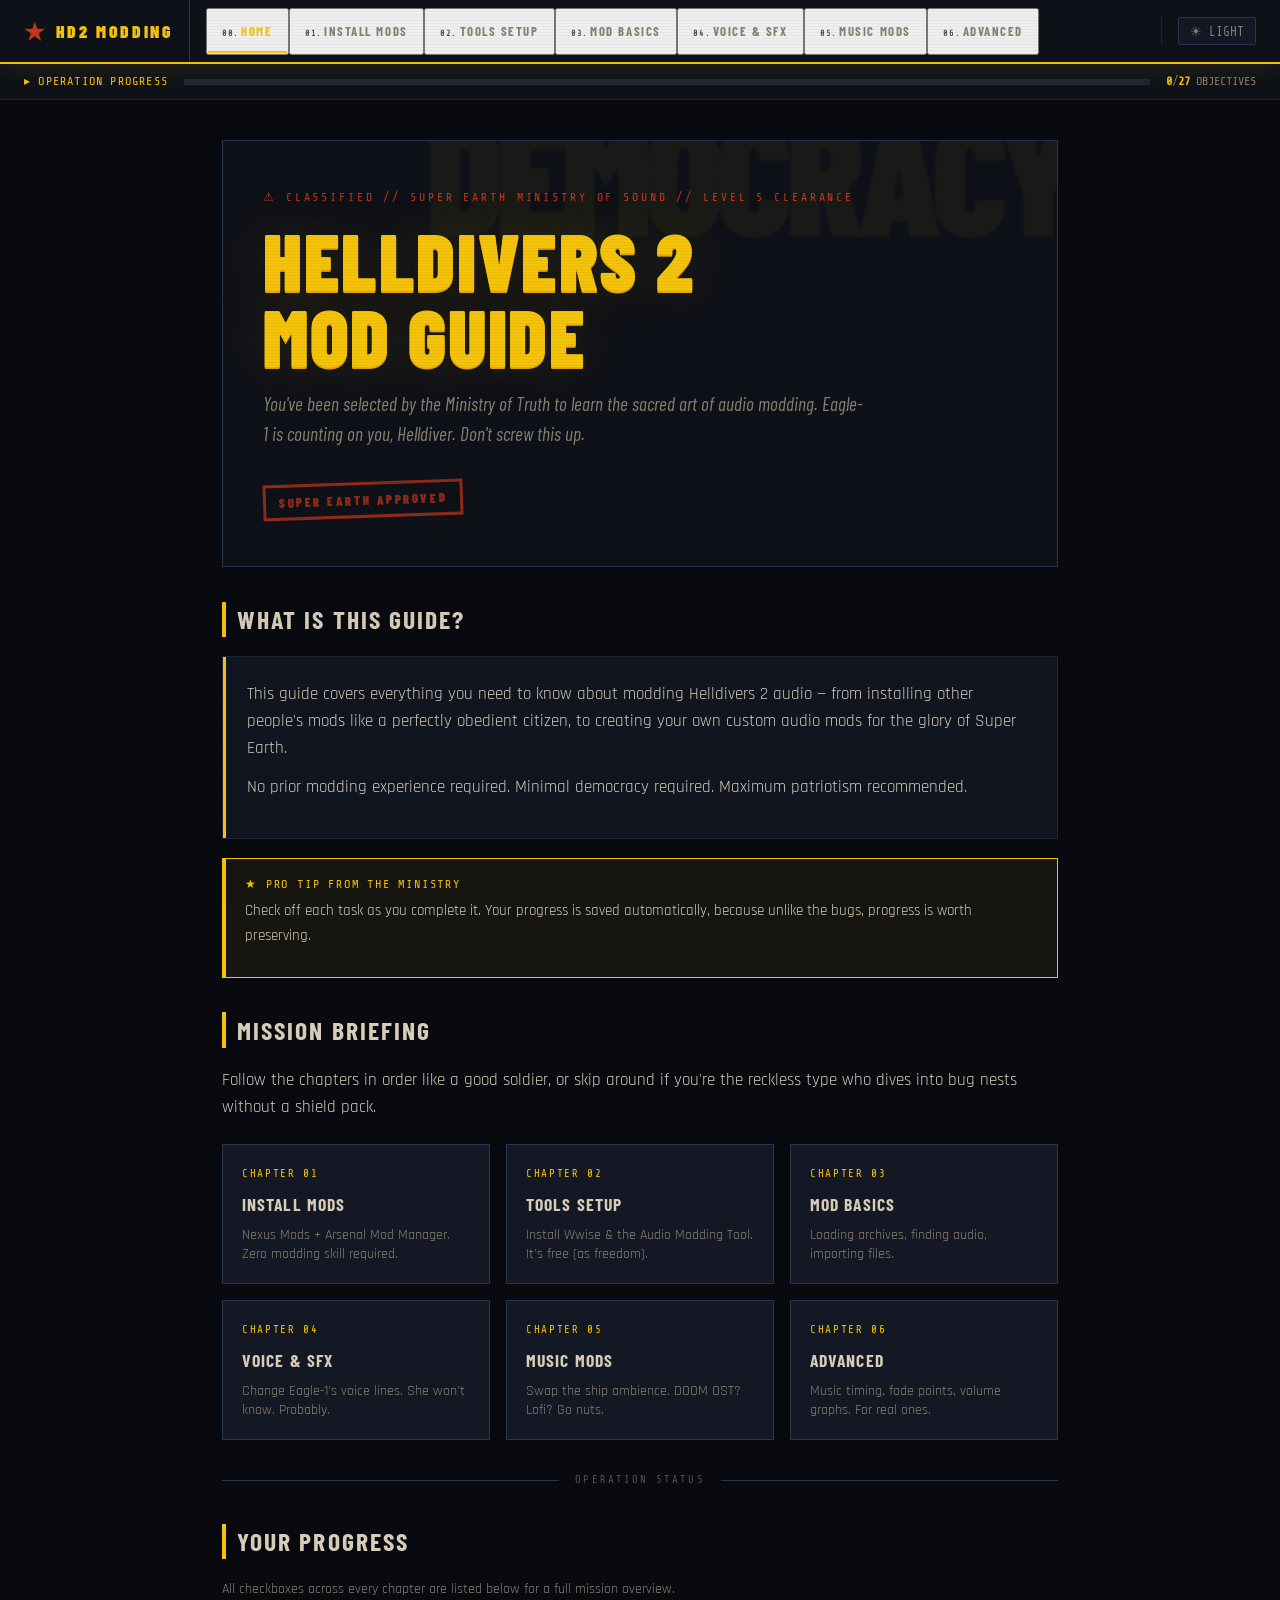
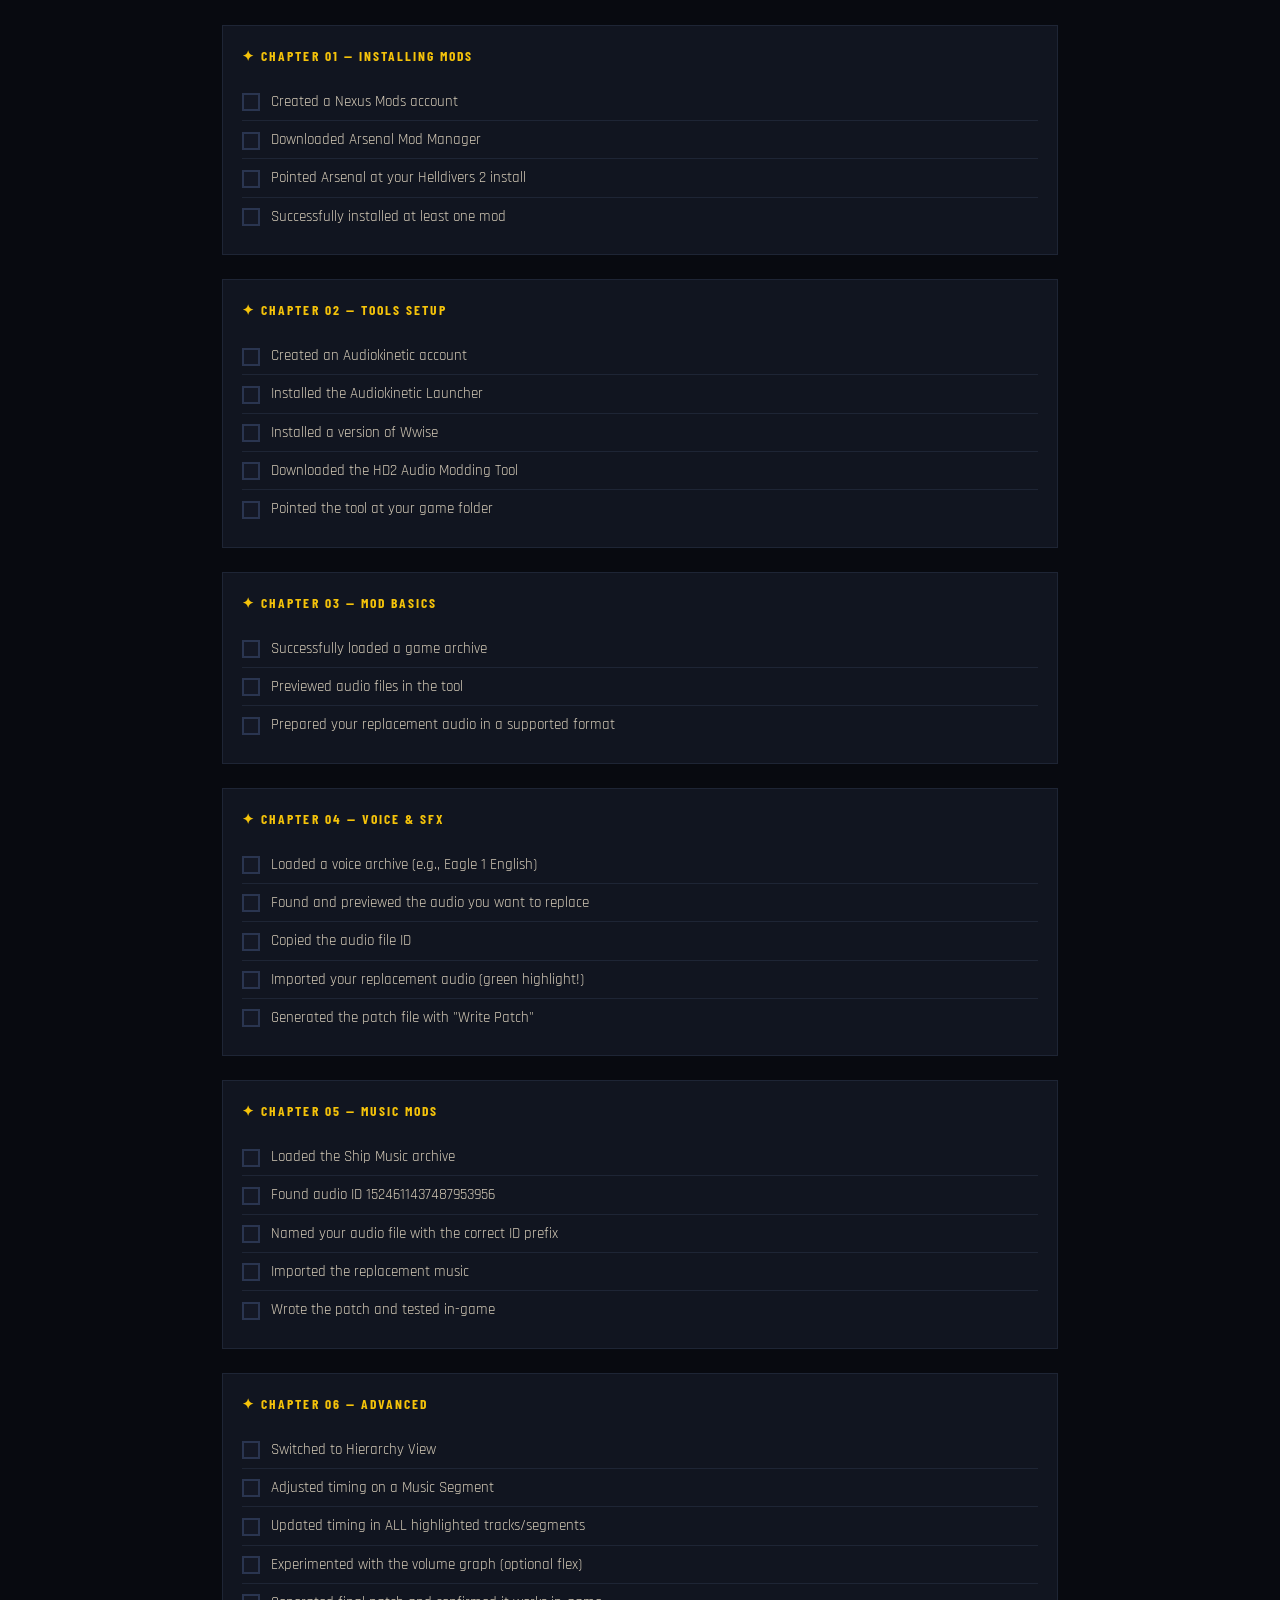
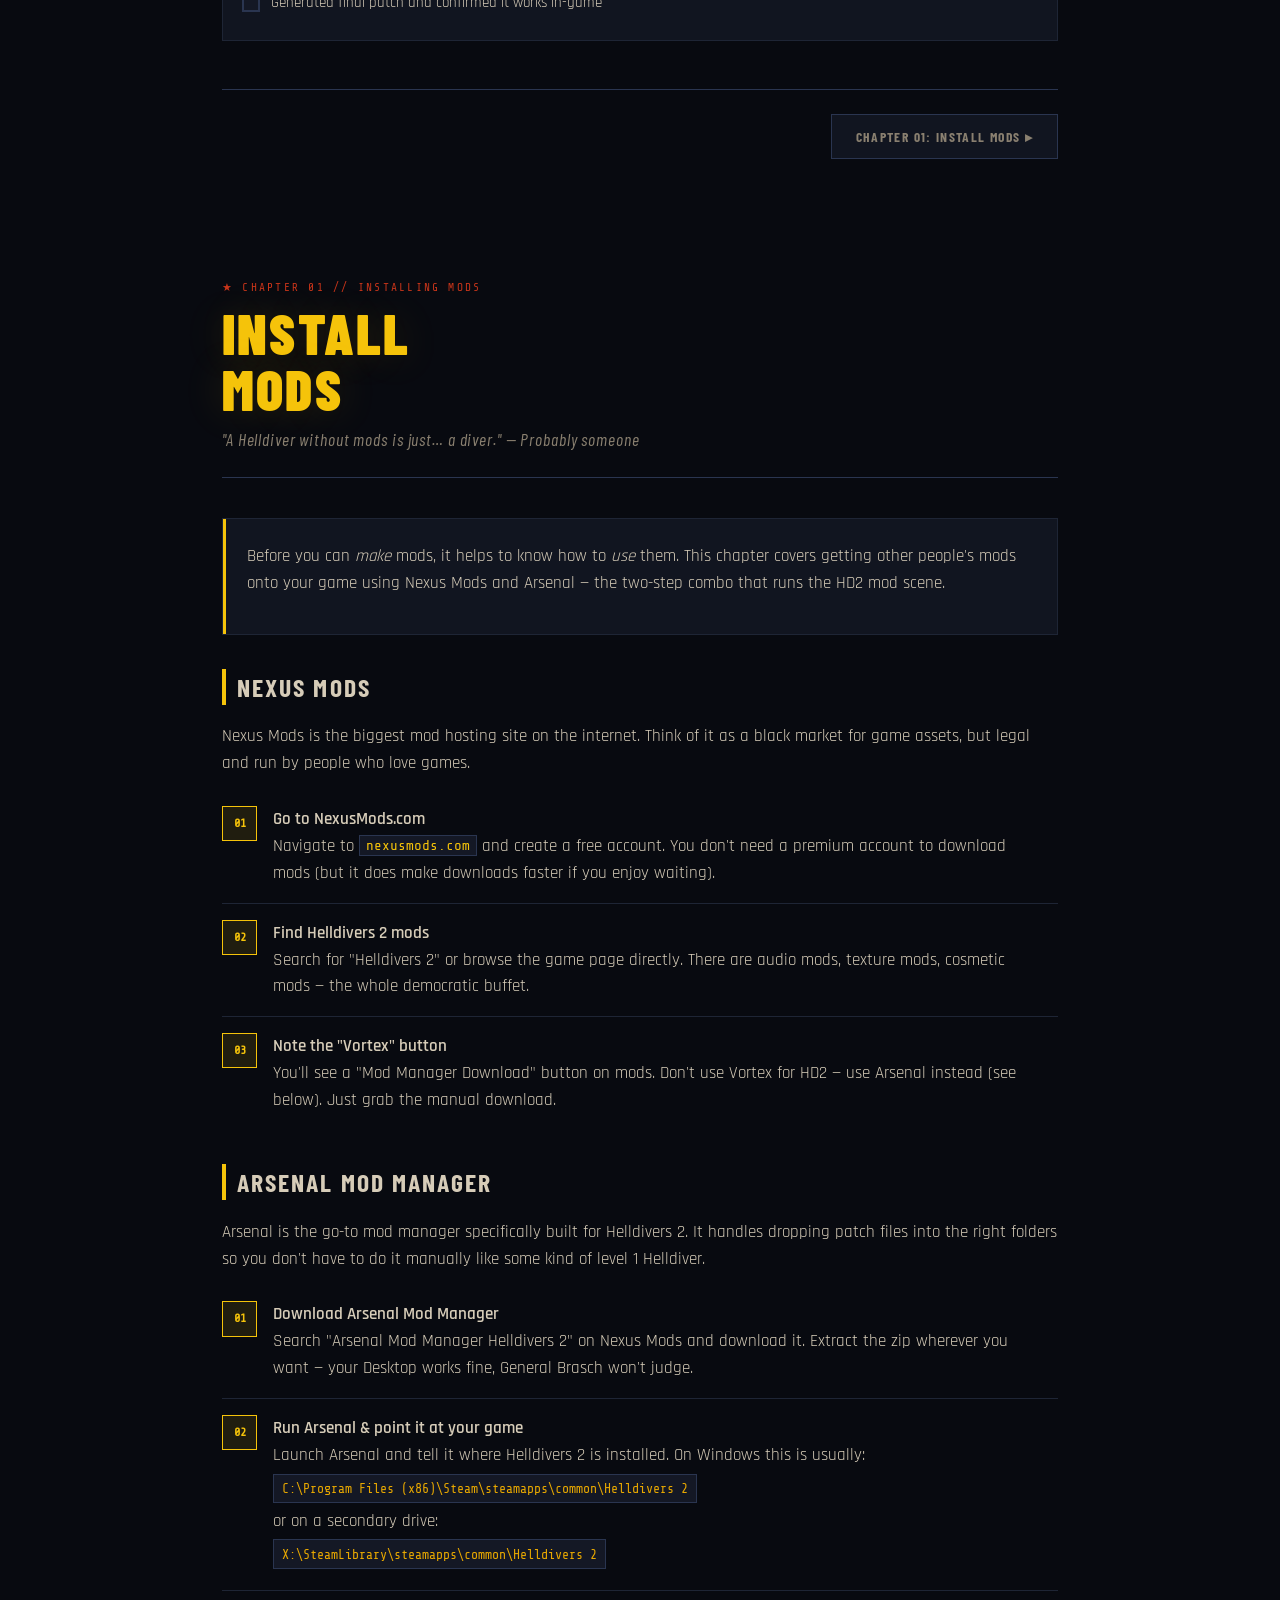
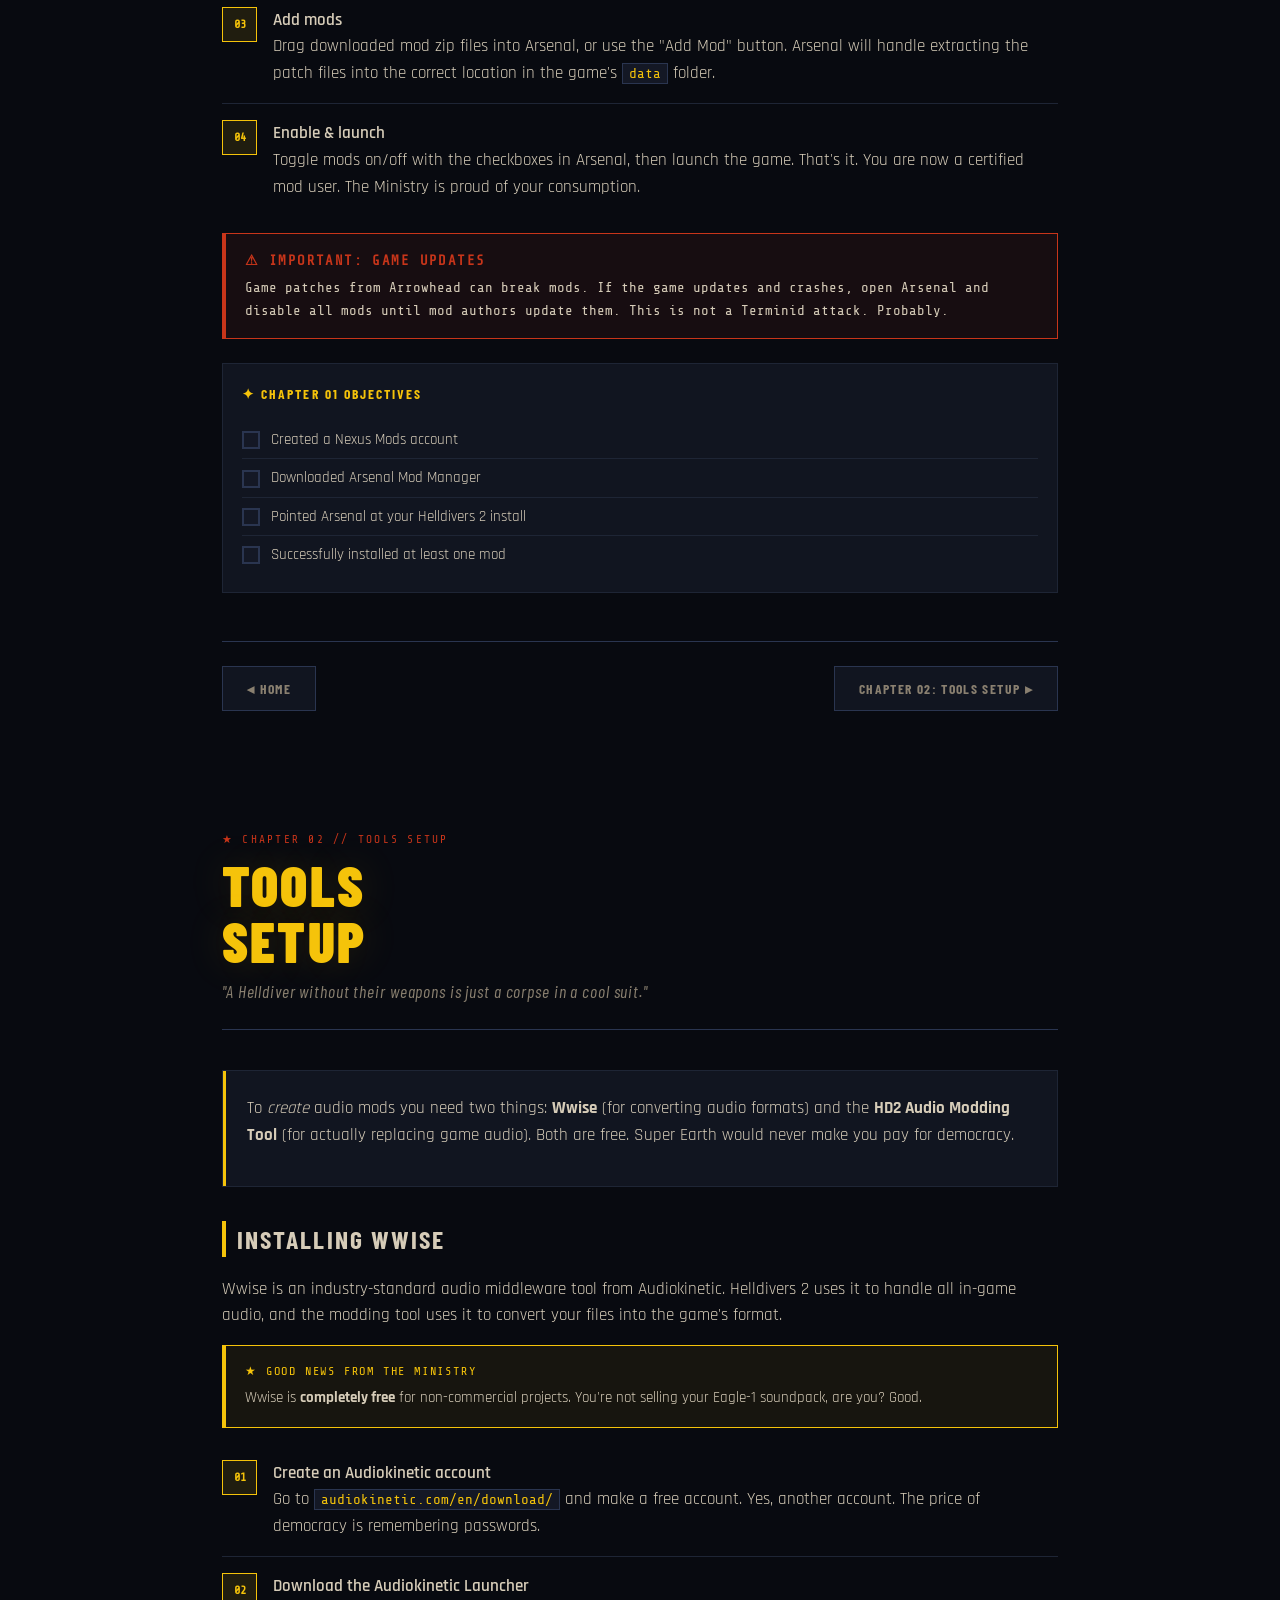
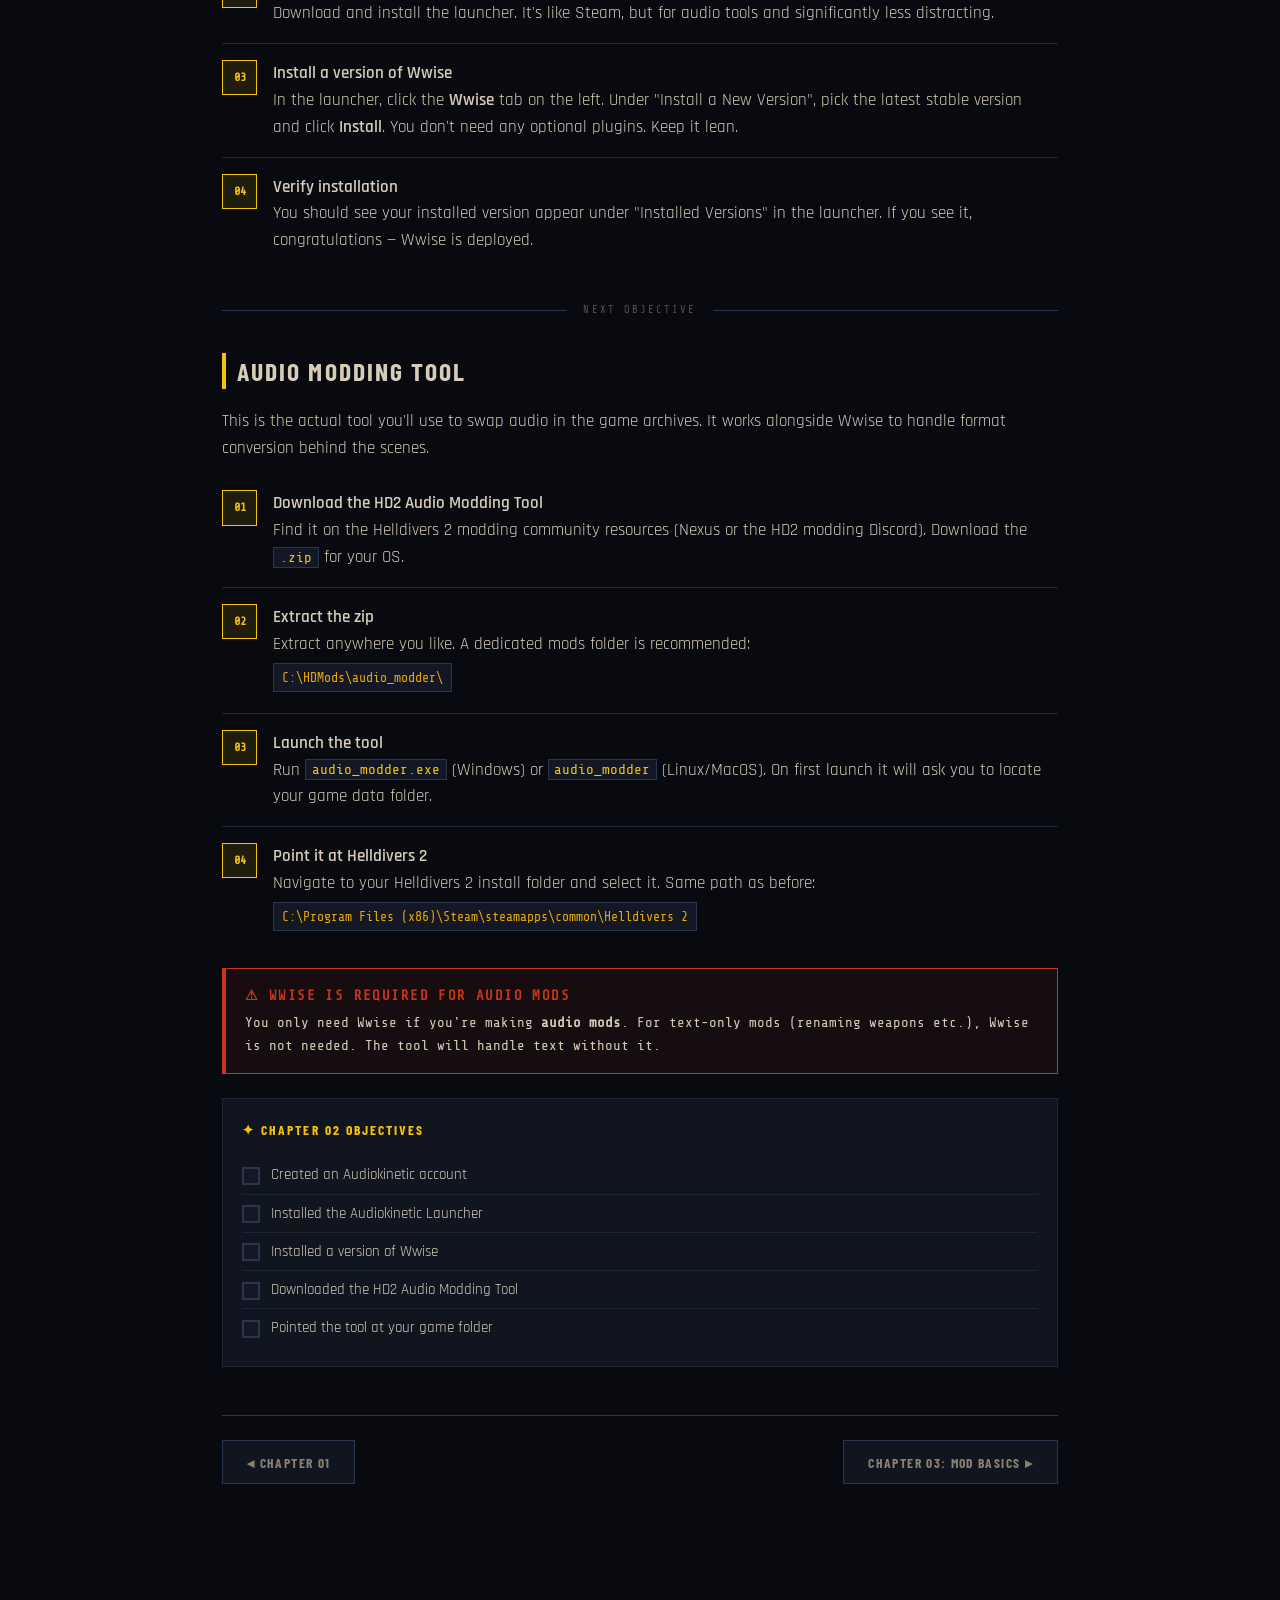
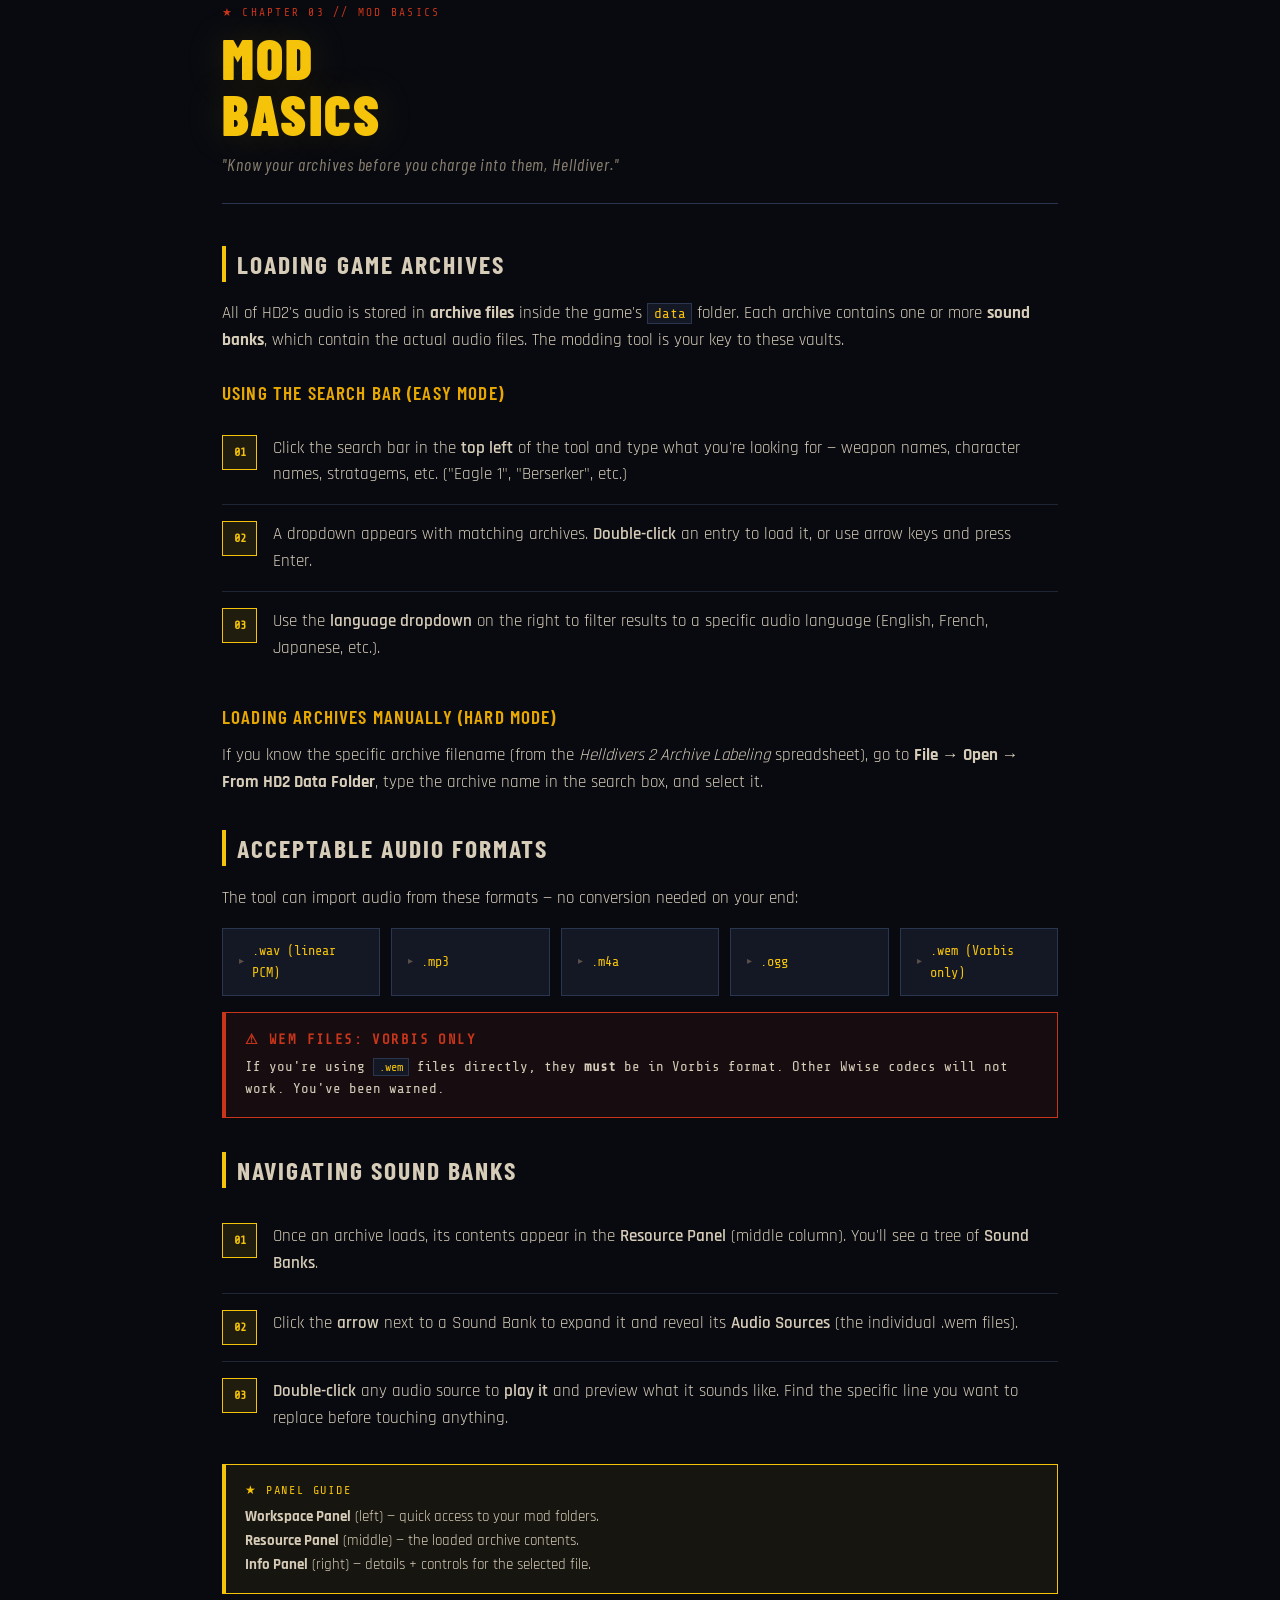
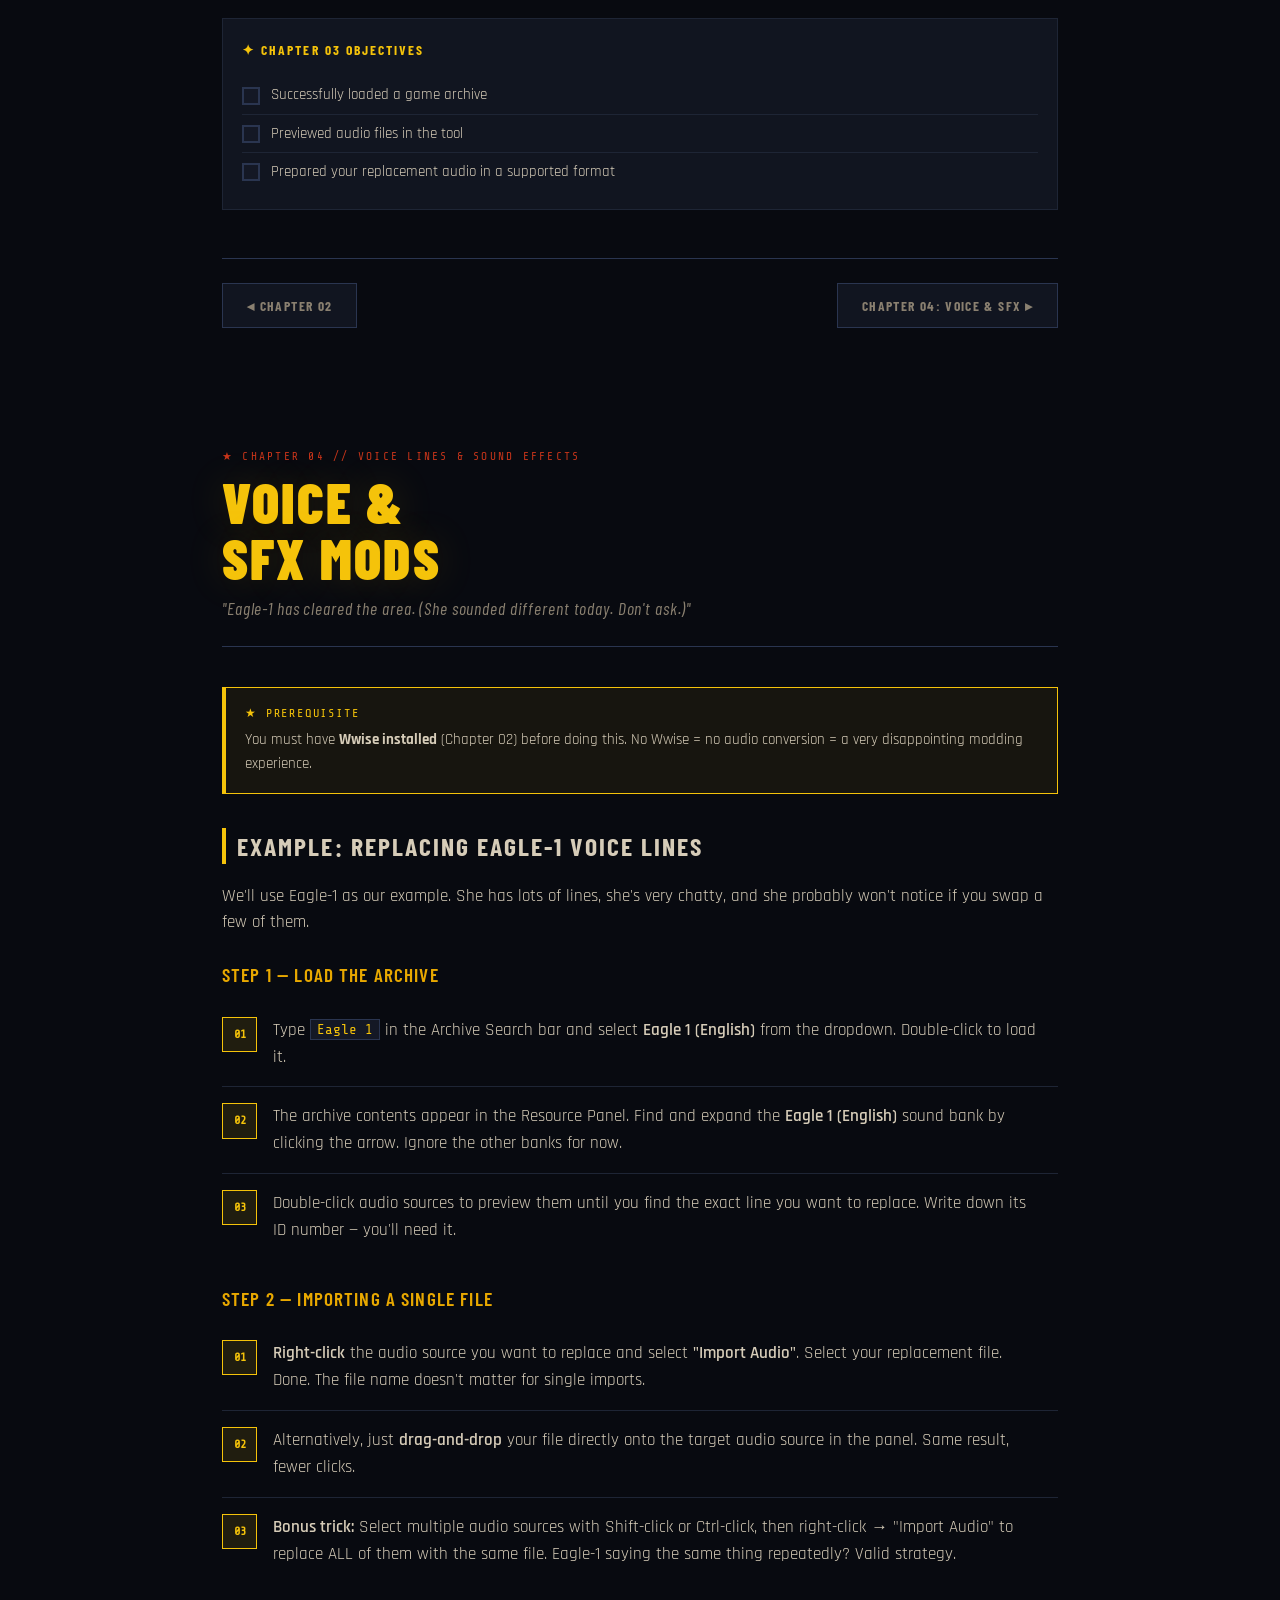
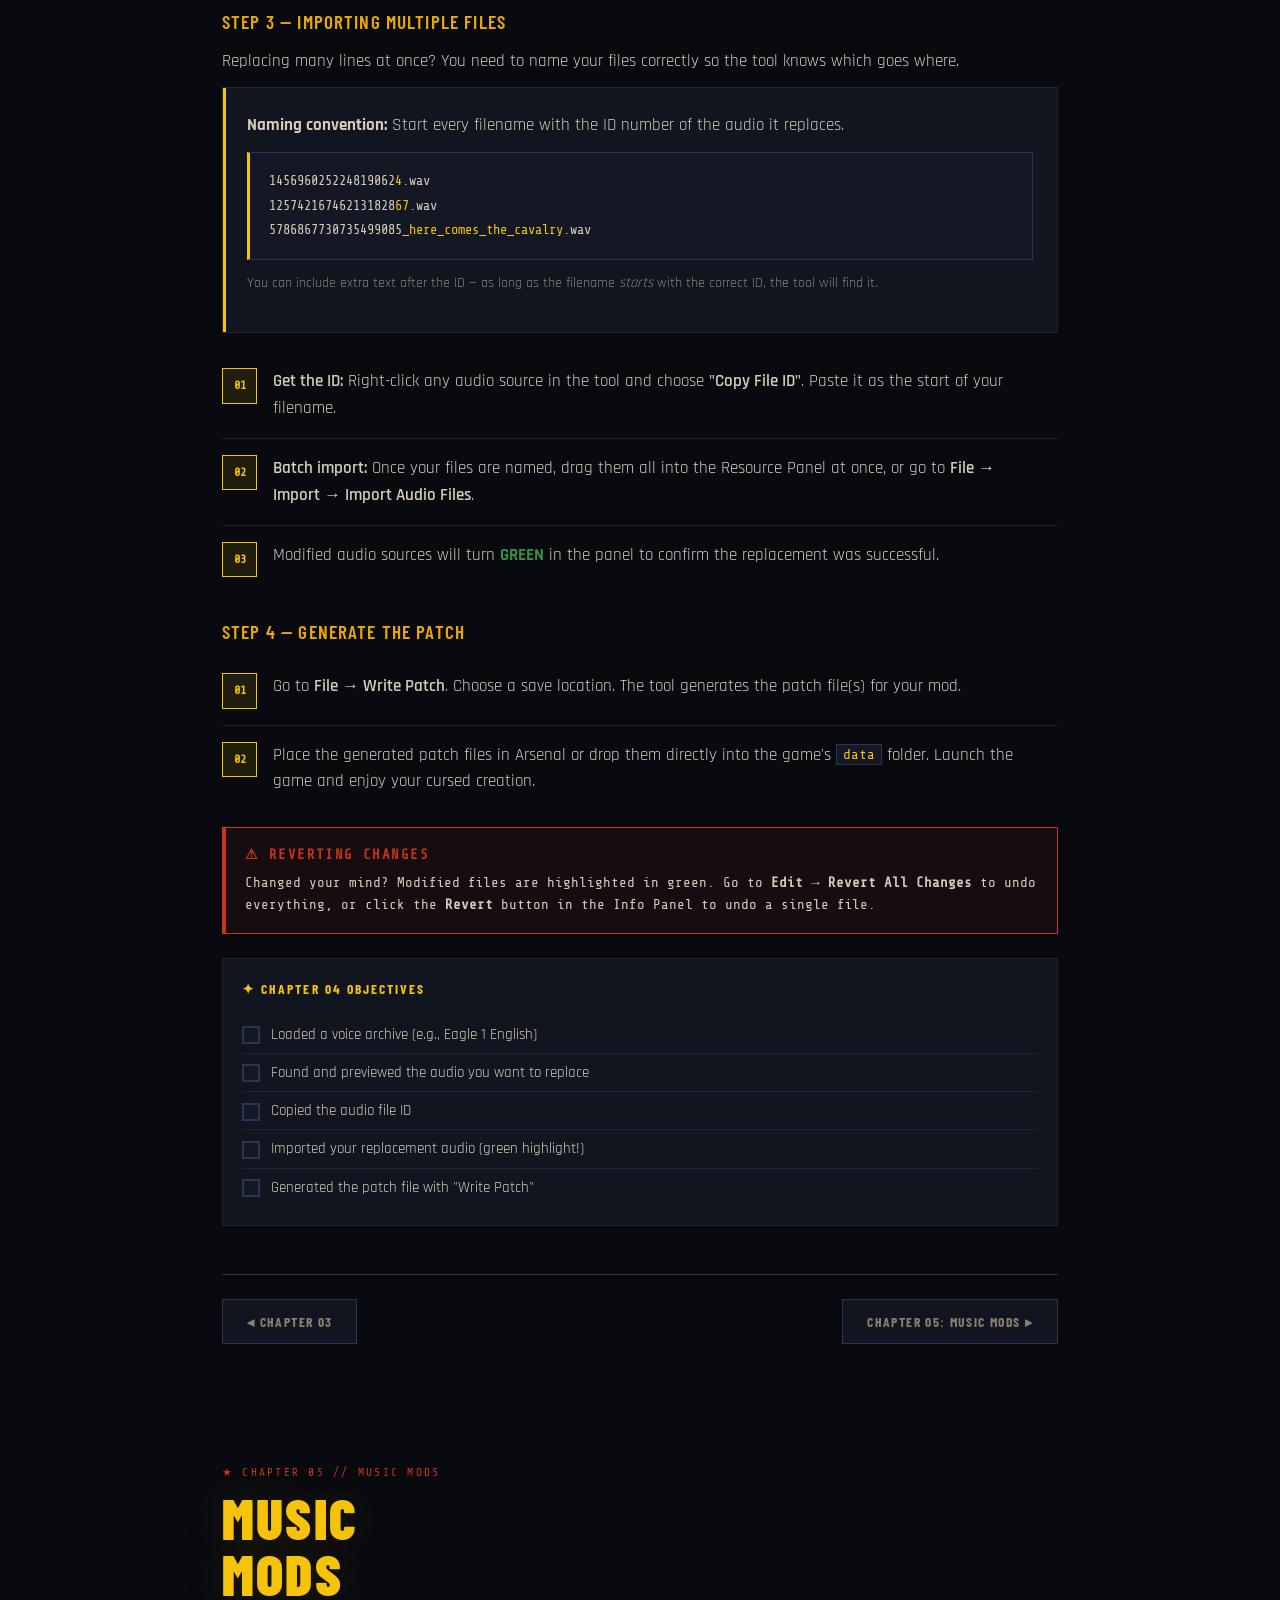
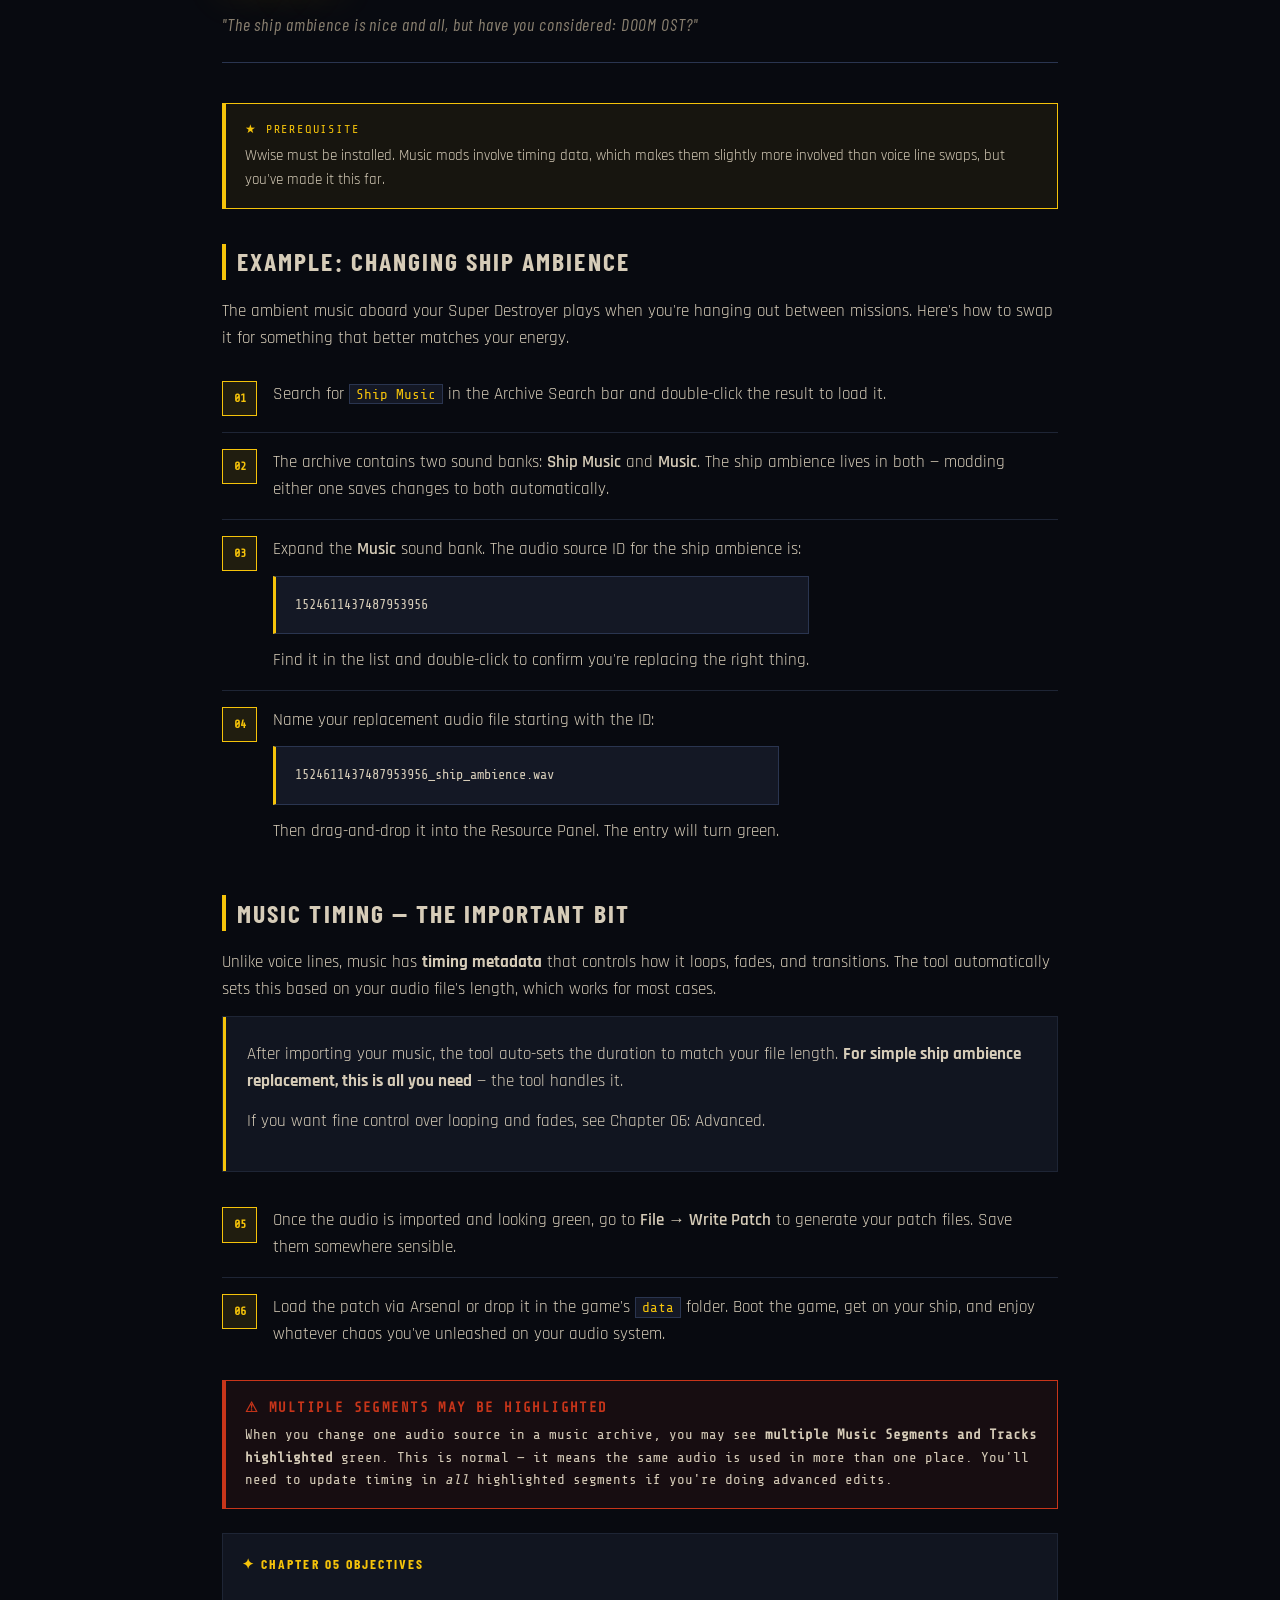
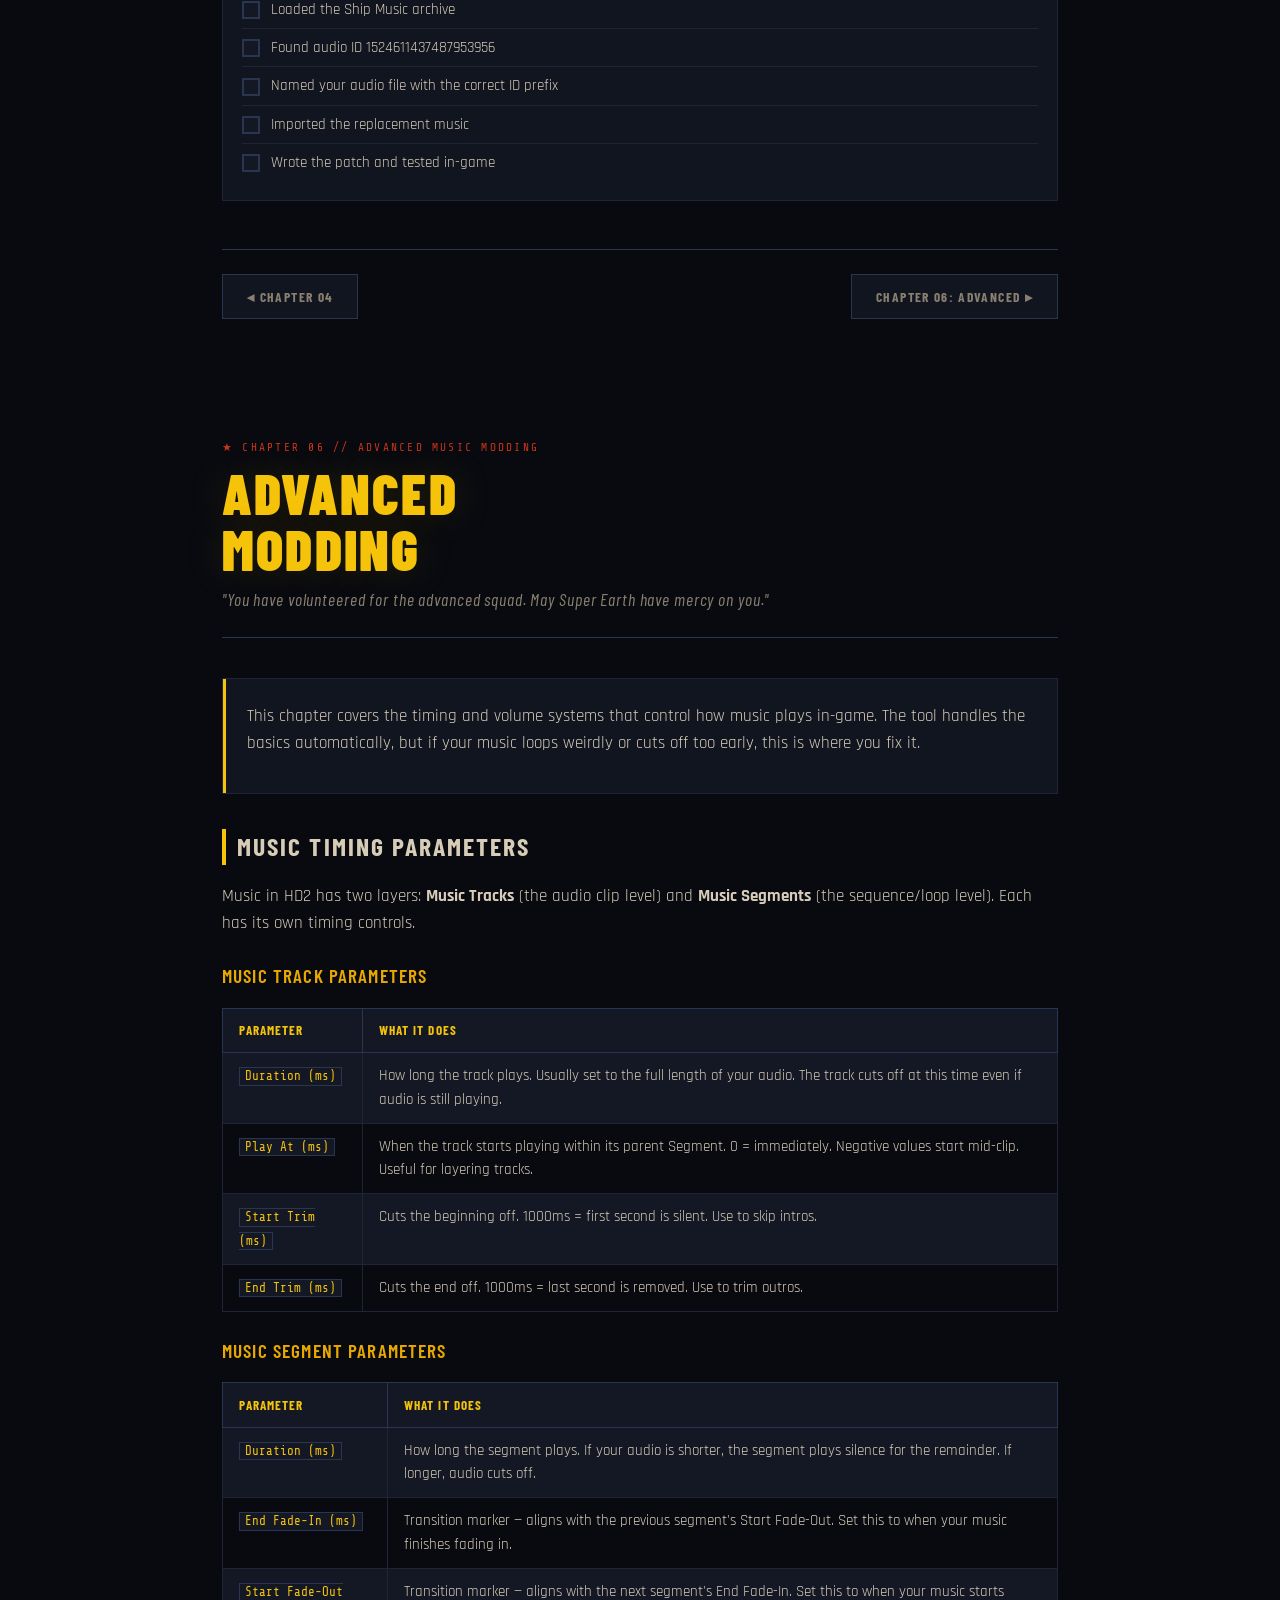
==== commit 0e649c75: "Replace inline <style> block with link to style.css Drop the 692-line inline <style> block from the " ====
--- a/hd2_mod_guide.html
+++ b/hd2_mod_guide.html
@@ -5,698 +5,7 @@
 <meta name="viewport" content="width=device-width, initial-scale=1.0">
 <title>HD2 MOD GUIDE // SUPER EARTH MINISTRY OF SOUND</title>
 <link href="https://fonts.googleapis.com/css2?family=Rajdhani:wght@400;500;600;700&family=Share+Tech+Mono&family=Barlow+Condensed:ital,wght@0,300;0,400;0,600;0,700;0,900;1,400&display=swap" rel="stylesheet">
-<style>
-/* ═══════════════════════════════════════════
-   CSS VARIABLES & THEME
-═══════════════════════════════════════════ */
-:root {
-  --bg:        #080a10;
-  --bg2:       #0e1118;
-  --bg3:       #141825;
-  --panel:     #111520;
-  --border:    #1e2535;
-  --border2:   #2a3550;
-  --yellow:    #f5c30a;
-  --yellow2:   #e8a800;
-  --red:       #c8351a;
-  --red2:      #a02810;
-  --green:     #3a8c40;
-  --green2:    #2d6e32;
-  --text:      #d6ccb8;
-  --text2:     #8a8070;
-  --text3:     #5a5048;
-  --accent:    #f5c30a;
-  --glow:      rgba(245,195,10,0.15);
-  --glow2:     rgba(245,195,10,0.05);
-  --scanline:  rgba(0,0,0,0.04);
-  --font-head: 'Barlow Condensed', sans-serif;
-  --font-body: 'Rajdhani', sans-serif;
-  --font-mono: 'Share Tech Mono', monospace;
-  --transition: 0.2s ease;
-}
-[data-theme="light"] {
-  --bg:        #e6dcc8;
-  --bg2:       #ddd3be;
-  --bg3:       #d4c9b3;
-  --panel:     #f0e8d4;
-  --border:    #c8b896;
-  --border2:   #b0a07c;
-  --yellow:    #8b5e00;
-  --yellow2:   #6b4800;
-  --red:       #8b1a00;
-  --red2:      #6b1000;
-  --green:     #2d5a30;
-  --green2:    #1e3e21;
-  --text:      #1a140a;
-  --text2:     #4a3c28;
-  --text3:     #7a6a50;
-  --accent:    #8b5e00;
-  --glow:      rgba(139,94,0,0.12);
-  --glow2:     rgba(139,94,0,0.04);
-  --scanline:  rgba(0,0,0,0.02);
-}
-
-/* ═══════════════════════════════════════════
-   RESET & BASE
-═══════════════════════════════════════════ */
-*, *::before, *::after { box-sizing: border-box; margin: 0; padding: 0; }
-html { font-size: 16px; scroll-behavior: smooth; }
-body {
-  background: var(--bg);
-  color: var(--text);
-  font-family: var(--font-body);
-  font-size: 1.05rem;
-  line-height: 1.6;
-  min-height: 100vh;
-  overflow-x: hidden;
-  transition: background 0.3s, color 0.3s;
-}
-
-/* Scanlines overlay */
-body::after {
-  content: '';
-  position: fixed;
-  inset: 0;
-  background: repeating-linear-gradient(
-    0deg,
-    var(--scanline) 0px,
-    var(--scanline) 1px,
-    transparent 1px,
-    transparent 3px
-  );
-  pointer-events: none;
-  z-index: 9999;
-}
-
-/* ═══════════════════════════════════════════
-   NAVIGATION BAR
-═══════════════════════════════════════════ */
-.navbar {
-  position: sticky;
-  top: 0;
-  z-index: 1000;
-  background: var(--bg2);
-  border-bottom: 2px solid var(--yellow);
-  box-shadow: 0 0 30px var(--glow);
-  display: flex;
-  align-items: center;
-  padding: 0 1.5rem;
-  gap: 0;
-  overflow-x: auto;
-}
-.navbar-brand {
-  font-family: var(--font-head);
-  font-weight: 900;
-  font-size: 1.1rem;
-  letter-spacing: 0.15em;
-  color: var(--yellow);
-  text-transform: uppercase;
-  white-space: nowrap;
-  padding: 0.8rem 1rem 0.8rem 0;
-  margin-right: 1rem;
-  border-right: 1px solid var(--border2);
-  display: flex;
-  align-items: center;
-  gap: 0.5rem;
-}
-.navbar-brand .star { color: var(--red); font-size: 1.3em; }
-.nav-links {
-  display: flex;
-  list-style: none;
-  gap: 0;
-  flex: 1;
-  overflow-x: auto;
-}
-.nav-links li { flex-shrink: 0; }
-.nav-btn {
-  background: none;
-  border: none;
-  color: var(--text2);
-  font-family: var(--font-head);
-  font-size: 0.8rem;
-  font-weight: 700;
-  letter-spacing: 0.12em;
-  text-transform: uppercase;
-  padding: 0.8rem 0.9rem;
-  cursor: pointer;
-  transition: color var(--transition), background var(--transition);
-  position: relative;
-  white-space: nowrap;
-}
-.nav-btn::after {
-  content: '';
-  position: absolute;
-  bottom: 0; left: 0; right: 0;
-  height: 2px;
-  background: var(--yellow);
-  transform: scaleX(0);
-  transition: transform var(--transition);
-}
-.nav-btn:hover { color: var(--text); }
-.nav-btn:hover::after { transform: scaleX(0.6); }
-.nav-btn.active { color: var(--yellow); }
-.nav-btn.active::after { transform: scaleX(1); }
-.nav-num {
-  font-family: var(--font-mono);
-  font-size: 0.65em;
-  color: var(--text3);
-  margin-right: 0.3em;
-}
-.nav-controls {
-  display: flex;
-  align-items: center;
-  gap: 0.5rem;
-  padding-left: 1rem;
-  border-left: 1px solid var(--border);
-  flex-shrink: 0;
-}
-.theme-btn {
-  background: var(--bg3);
-  border: 1px solid var(--border2);
-  color: var(--text2);
-  font-family: var(--font-mono);
-  font-size: 0.8rem;
-  padding: 0.35rem 0.7rem;
-  cursor: pointer;
-  border-radius: 2px;
-  transition: all var(--transition);
-  white-space: nowrap;
-}
-.theme-btn:hover { border-color: var(--yellow); color: var(--yellow); }
-
-/* ═══════════════════════════════════════════
-   PROGRESS TRACKER (top bar)
-═══════════════════════════════════════════ */
-.progress-bar-wrap {
-  background: var(--bg2);
-  border-bottom: 1px solid var(--border);
-  padding: 0.5rem 1.5rem;
-  display: flex;
-  align-items: center;
-  gap: 1rem;
-  font-family: var(--font-mono);
-  font-size: 0.75rem;
-  color: var(--text2);
-}
-.progress-label { color: var(--yellow); letter-spacing: 0.1em; white-space: nowrap; }
-.progress-track {
-  flex: 1;
-  height: 6px;
-  background: var(--border);
-  border-radius: 0;
-  overflow: hidden;
-  position: relative;
-}
-.progress-fill {
-  height: 100%;
-  background: linear-gradient(90deg, var(--yellow2), var(--yellow));
-  transition: width 0.4s ease;
-  box-shadow: 0 0 10px var(--glow);
-}
-.progress-count { white-space: nowrap; }
-.progress-count span { color: var(--yellow); font-weight: bold; }
-
-/* ═══════════════════════════════════════════
-   PAGES
-═══════════════════════════════════════════ */
-.page { display: none; animation: fadeIn 0.25s ease; }
-.page.active { display: block; }
-@keyframes fadeIn { from { opacity: 0; transform: translateY(6px); } to { opacity: 1; transform: translateY(0); } }
-
-.page-content {
-  max-width: 900px;
-  margin: 0 auto;
-  padding: 2.5rem 2rem 4rem;
-}
-
-/* ═══════════════════════════════════════════
-   TYPOGRAPHY
-═══════════════════════════════════════════ */
-.page-header {
-  margin-bottom: 2.5rem;
-  padding-bottom: 1.5rem;
-  border-bottom: 1px solid var(--border2);
-}
-.page-tag {
-  font-family: var(--font-mono);
-  font-size: 0.7rem;
-  color: var(--red);
-  letter-spacing: 0.2em;
-  text-transform: uppercase;
-  margin-bottom: 0.5rem;
-}
-.page-title {
-  font-family: var(--font-head);
-  font-size: clamp(2.2rem, 5vw, 3.5rem);
-  font-weight: 900;
-  line-height: 1;
-  text-transform: uppercase;
-  letter-spacing: 0.04em;
-  color: var(--yellow);
-  text-shadow: 0 0 40px var(--glow);
-}
-.page-subtitle {
-  font-family: var(--font-head);
-  font-size: 1.1rem;
-  font-weight: 400;
-  color: var(--text2);
-  margin-top: 0.5rem;
-  letter-spacing: 0.05em;
-  font-style: italic;
-}
-h2 {
-  font-family: var(--font-head);
-  font-size: 1.6rem;
-  font-weight: 700;
-  letter-spacing: 0.08em;
-  text-transform: uppercase;
-  color: var(--text);
-  margin: 2rem 0 1rem;
-  display: flex;
-  align-items: center;
-  gap: 0.7rem;
-}
-h2::before {
-  content: '';
-  display: block;
-  width: 4px;
-  height: 1.4em;
-  background: var(--yellow);
-  flex-shrink: 0;
-}
-h3 {
-  font-family: var(--font-head);
-  font-size: 1.2rem;
-  font-weight: 600;
-  letter-spacing: 0.06em;
-  text-transform: uppercase;
-  color: var(--yellow2);
-  margin: 1.5rem 0 0.6rem;
-}
-p { margin-bottom: 0.8rem; color: var(--text); }
-
-/* ═══════════════════════════════════════════
-   CARDS & PANELS
-═══════════════════════════════════════════ */
-.card {
-  background: var(--panel);
-  border: 1px solid var(--border);
-  padding: 1.5rem;
-  margin-bottom: 1.2rem;
-  position: relative;
-}
-.card::before {
-  content: '';
-  position: absolute;
-  top: 0; left: 0;
-  width: 3px; height: 100%;
-  background: var(--yellow);
-}
-.card-red::before { background: var(--red); }
-.card-green::before { background: var(--green); }
-
-.alert {
-  background: rgba(200,53,26,0.08);
-  border: 1px solid var(--red);
-  border-left: 4px solid var(--red);
-  padding: 1rem 1.2rem;
-  margin: 1rem 0;
-  font-family: var(--font-mono);
-  font-size: 0.88rem;
-  color: var(--text);
-}
-.alert-title {
-  color: var(--red);
-  font-weight: bold;
-  letter-spacing: 0.1em;
-  margin-bottom: 0.3rem;
-}
-.tip {
-  background: rgba(245,195,10,0.06);
-  border: 1px solid var(--yellow);
-  border-left: 4px solid var(--yellow);
-  padding: 1rem 1.2rem;
-  margin: 1rem 0;
-  font-size: 0.95rem;
-}
-.tip-title {
-  font-family: var(--font-mono);
-  color: var(--yellow);
-  font-size: 0.75rem;
-  letter-spacing: 0.15em;
-  margin-bottom: 0.3rem;
-}
-
-/* ═══════════════════════════════════════════
-   STEP LIST
-═══════════════════════════════════════════ */
-.step-list { list-style: none; padding: 0; }
-.step-item {
-  display: flex;
-  gap: 1rem;
-  padding: 1rem 1rem 1rem 0;
-  border-bottom: 1px solid var(--border);
-  align-items: flex-start;
-}
-.step-item:last-child { border-bottom: none; }
-.step-num {
-  font-family: var(--font-mono);
-  font-size: 0.75rem;
-  color: var(--yellow);
-  background: rgba(245,195,10,0.1);
-  border: 1px solid var(--yellow);
-  min-width: 2.2rem;
-  height: 2.2rem;
-  display: flex;
-  align-items: center;
-  justify-content: center;
-  flex-shrink: 0;
-  font-weight: bold;
-}
-.step-body strong { color: var(--text); font-weight: 600; }
-.step-body .path {
-  font-family: var(--font-mono);
-  font-size: 0.82rem;
-  background: var(--bg3);
-  border: 1px solid var(--border2);
-  padding: 0.2rem 0.5rem;
-  color: var(--yellow2);
-  display: inline-block;
-  margin: 0.3rem 0;
-  word-break: break-all;
-}
-
-/* ═══════════════════════════════════════════
-   PROGRESS CHECKBOXES
-═══════════════════════════════════════════ */
-.checklist {
-  background: var(--panel);
-  border: 1px solid var(--border);
-  padding: 1.2rem;
-  margin: 1.5rem 0;
-}
-.checklist-title {
-  font-family: var(--font-head);
-  font-size: 0.85rem;
-  letter-spacing: 0.15em;
-  text-transform: uppercase;
-  color: var(--yellow);
-  margin-bottom: 1rem;
-  font-weight: 700;
-}
-.check-item {
-  display: flex;
-  align-items: flex-start;
-  gap: 0.7rem;
-  padding: 0.5rem 0;
-  border-bottom: 1px solid var(--border);
-  cursor: pointer;
-  transition: background 0.15s;
-}
-.check-item:last-child { border-bottom: none; }
-.check-item:hover { background: var(--glow2); }
-.check-item input[type="checkbox"] { display: none; }
-.check-box {
-  width: 18px; height: 18px;
-  border: 2px solid var(--border2);
-  flex-shrink: 0;
-  margin-top: 0.15rem;
-  display: flex; align-items: center; justify-content: center;
-  transition: all 0.2s;
-  background: var(--bg3);
-}
-.check-item.checked .check-box {
-  border-color: var(--green);
-  background: var(--green2);
-}
-.check-item.checked .check-box::after {
-  content: '✓';
-  color: #fff;
-  font-size: 0.75rem;
-  font-weight: bold;
-}
-.check-item.checked .check-label {
-  text-decoration: line-through;
-  color: var(--text3);
-}
-.check-label {
-  font-size: 0.95rem;
-  line-height: 1.4;
-}
-
-/* ═══════════════════════════════════════════
-   CODE & PATHS
-═══════════════════════════════════════════ */
-code {
-  font-family: var(--font-mono);
-  font-size: 0.85em;
-  background: var(--bg3);
-  border: 1px solid var(--border2);
-  padding: 0.1em 0.4em;
-  color: var(--yellow);
-}
-.code-block {
-  font-family: var(--font-mono);
-  font-size: 0.85rem;
-  background: var(--bg3);
-  border: 1px solid var(--border2);
-  border-left: 3px solid var(--yellow);
-  padding: 1rem 1.2rem;
-  margin: 0.8rem 0;
-  color: var(--text);
-  overflow-x: auto;
-  line-height: 1.8;
-}
-
-/* ═══════════════════════════════════════════
-   HOME PAGE HERO
-═══════════════════════════════════════════ */
-.hero {
-  background: var(--bg2);
-  border: 1px solid var(--border2);
-  padding: 3rem 2.5rem;
-  margin-bottom: 2rem;
-  position: relative;
-  overflow: hidden;
-}
-.hero::before {
-  content: 'DEMOCRACY';
-  position: absolute;
-  top: -0.3em; right: -0.1em;
-  font-family: var(--font-head);
-  font-size: 10rem;
-  font-weight: 900;
-  color: var(--glow2);
-  letter-spacing: -0.04em;
-  pointer-events: none;
-  line-height: 1;
-  text-transform: uppercase;
-  filter: blur(1px);
-}
-.hero-eyebrow {
-  font-family: var(--font-mono);
-  font-size: 0.72rem;
-  letter-spacing: 0.25em;
-  color: var(--red);
-  text-transform: uppercase;
-  margin-bottom: 0.8rem;
-}
-.hero-title {
-  font-family: var(--font-head);
-  font-size: clamp(2.8rem, 7vw, 5rem);
-  font-weight: 900;
-  text-transform: uppercase;
-  line-height: 0.95;
-  letter-spacing: 0.02em;
-  color: var(--yellow);
-  text-shadow: 0 0 60px var(--glow), 0 2px 0 var(--yellow2);
-  margin-bottom: 1rem;
-}
-.hero-sub {
-  font-family: var(--font-head);
-  font-size: 1.2rem;
-  font-weight: 400;
-  color: var(--text2);
-  font-style: italic;
-  max-width: 600px;
-  margin-bottom: 2rem;
-}
-.page-grid {
-  display: grid;
-  grid-template-columns: repeat(auto-fill, minmax(220px, 1fr));
-  gap: 1rem;
-  margin-top: 1.5rem;
-}
-.page-card {
-  background: var(--bg3);
-  border: 1px solid var(--border2);
-  padding: 1.2rem;
-  cursor: pointer;
-  transition: all 0.2s;
-  display: flex;
-  flex-direction: column;
-  gap: 0.5rem;
-  position: relative;
-  overflow: hidden;
-}
-.page-card::after {
-  content: '';
-  position: absolute;
-  bottom: 0; left: 0; right: 0;
-  height: 2px;
-  background: var(--yellow);
-  transform: scaleX(0);
-  transform-origin: left;
-  transition: transform 0.2s;
-}
-.page-card:hover { border-color: var(--yellow); background: var(--panel); }
-.page-card:hover::after { transform: scaleX(1); }
-.page-card-num {
-  font-family: var(--font-mono);
-  font-size: 0.68rem;
-  color: var(--yellow);
-  letter-spacing: 0.15em;
-}
-.page-card-title {
-  font-family: var(--font-head);
-  font-weight: 700;
-  font-size: 1.1rem;
-  text-transform: uppercase;
-  letter-spacing: 0.06em;
-  color: var(--text);
-}
-.page-card-desc {
-  font-size: 0.85rem;
-  color: var(--text2);
-  line-height: 1.4;
-}
-
-/* ═══════════════════════════════════════════
-   SECTION DIVIDER
-═══════════════════════════════════════════ */
-.divider {
-  display: flex;
-  align-items: center;
-  gap: 1rem;
-  margin: 2rem 0;
-}
-.divider-line { flex: 1; height: 1px; background: var(--border2); }
-.divider-text {
-  font-family: var(--font-mono);
-  font-size: 0.65rem;
-  letter-spacing: 0.2em;
-  color: var(--text3);
-  text-transform: uppercase;
-}
-
-/* ═══════════════════════════════════════════
-   FORMAT GRID (two columns)
-═══════════════════════════════════════════ */
-.formats-grid {
-  display: grid;
-  grid-template-columns: repeat(auto-fill, minmax(140px, 1fr));
-  gap: 0.7rem;
-  margin: 1rem 0;
-}
-.format-tag {
-  background: var(--bg3);
-  border: 1px solid var(--border2);
-  padding: 0.7rem 1rem;
-  font-family: var(--font-mono);
-  font-size: 0.85rem;
-  color: var(--yellow);
-  display: flex;
-  align-items: center;
-  gap: 0.5rem;
-}
-.format-tag::before { content: '▸'; color: var(--text3); font-size: 0.7em; }
-
-/* ═══════════════════════════════════════════
-   PAGE NAV FOOTER
-═══════════════════════════════════════════ */
-.page-nav-footer {
-  display: flex;
-  justify-content: space-between;
-  gap: 1rem;
-  margin-top: 3rem;
-  padding-top: 1.5rem;
-  border-top: 1px solid var(--border2);
-}
-.page-nav-btn {
-  background: var(--panel);
-  border: 1px solid var(--border2);
-  color: var(--text2);
-  font-family: var(--font-head);
-  font-size: 0.85rem;
-  font-weight: 700;
-  letter-spacing: 0.1em;
-  text-transform: uppercase;
-  padding: 0.8rem 1.5rem;
-  cursor: pointer;
-  transition: all 0.2s;
-  display: flex;
-  align-items: center;
-  gap: 0.5rem;
-}
-.page-nav-btn:hover { border-color: var(--yellow); color: var(--yellow); }
-.page-nav-btn.next { margin-left: auto; }
-
-/* ═══════════════════════════════════════════
-   STAMP / BADGE
-═══════════════════════════════════════════ */
-.stamp {
-  display: inline-block;
-  border: 3px solid var(--red);
-  color: var(--red);
-  font-family: var(--font-head);
-  font-weight: 900;
-  font-size: 0.8rem;
-  letter-spacing: 0.2em;
-  text-transform: uppercase;
-  padding: 0.3rem 0.8rem;
-  transform: rotate(-2deg);
-  opacity: 0.7;
-}
-
-/* ═══════════════════════════════════════════
-   TIMING TABLE
-═══════════════════════════════════════════ */
-.timing-table {
-  width: 100%;
-  border-collapse: collapse;
-  font-size: 0.92rem;
-  margin: 1rem 0;
-}
-.timing-table th {
-  background: var(--bg3);
-  border: 1px solid var(--border2);
-  padding: 0.7rem 1rem;
-  text-align: left;
-  font-family: var(--font-head);
-  font-weight: 700;
-  text-transform: uppercase;
-  letter-spacing: 0.08em;
-  color: var(--yellow);
-  font-size: 0.82rem;
-}
-.timing-table td {
-  border: 1px solid var(--border);
-  padding: 0.7rem 1rem;
-  vertical-align: top;
-}
-.timing-table tr:nth-child(even) td { background: var(--bg3); }
-
-/* ═══════════════════════════════════════════
-   RESPONSIVE
-═══════════════════════════════════════════ */
-@media (max-width: 600px) {
-  .page-content { padding: 1.5rem 1rem 3rem; }
-  .hero { padding: 2rem 1.5rem; }
-  .hero-title { font-size: 2.5rem; }
-  .page-title { font-size: 2rem; }
-  .navbar-brand { display: none; }
-}
-</style>
+<link rel="stylesheet" href="style.css">
 </head>
 <body>
 
@@ -1440,129 +749,7 @@
 <!-- ═══════════════════════════════════════════
      JAVASCRIPT
 ═══════════════════════════════════════════ -->
-<script>
-// ── PAGE NAVIGATION ──────────────────────────
-const pages = ['home','install','tools','basics','voice','music','advanced'];
-
-function showPage(id, clickedBtn) {
-  pages.forEach(p => {
-    document.getElementById('page-' + p).classList.remove('active');
-  });
-  document.getElementById('page-' + id).classList.add('active');
-
-  document.querySelectorAll('.nav-btn').forEach(b => b.classList.remove('active'));
-  if (clickedBtn) clickedBtn.classList.add('active');
-
-  window.scrollTo({ top: 0, behavior: 'smooth' });
-}
-
-// ── THEME TOGGLE ─────────────────────────────
-function toggleTheme() {
-  const current = document.documentElement.getAttribute('data-theme');
-  const next = current === 'light' ? 'dark' : 'light';
-  document.documentElement.setAttribute('data-theme', next === 'dark' ? '' : 'light');
-  document.getElementById('theme-btn').textContent = next === 'light' ? '☾ DARK' : '☀ LIGHT';
-  localStorage.setItem('hd2-theme', next);
-}
-
-// ── PROGRESS TRACKER ─────────────────────────
-const checkItems = document.querySelectorAll('.check-item[data-id]');
-
-function updateProgress() {
-  const total = checkItems.length;
-  let done = 0;
-  checkItems.forEach(item => {
-    if (localStorage.getItem('hd2-check-' + item.dataset.id) === '1') done++;
-  });
-  const pct = total > 0 ? (done / total) * 100 : 0;
-  document.getElementById('progress-fill').style.width = pct + '%';
-  document.getElementById('progress-done').textContent = done;
-  document.getElementById('progress-total').textContent = total;
-}
-
-function applyCheckState(item) {
-  const val = localStorage.getItem('hd2-check-' + item.dataset.id);
-  if (val === '1') {
-    item.classList.add('checked');
-  } else {
-    item.classList.remove('checked');
-  }
-}
-
-checkItems.forEach(item => {
-  applyCheckState(item);
-  item.addEventListener('click', () => {
-    const isChecked = item.classList.contains('checked');
-    if (isChecked) {
-      localStorage.setItem('hd2-check-' + item.dataset.id, '0');
-      item.classList.remove('checked');
-    } else {
-      localStorage.setItem('hd2-check-' + item.dataset.id, '1');
-      item.classList.add('checked');
-    }
-    updateProgress();
-    buildGlobalChecklist();
-  });
-});
-updateProgress();
-
-// ── GLOBAL CHECKLIST ON HOME PAGE ────────────
-const chapterLabels = {
-  'c01': '01 — Installing Mods',
-  'c02': '02 — Tools Setup',
-  'c03': '03 — Mod Basics',
-  'c04': '04 — Voice & SFX',
-  'c05': '05 — Music Mods',
-  'c06': '06 — Advanced',
-};
-
-function buildGlobalChecklist() {
-  const container = document.getElementById('global-checklist');
-  if (!container) return;
-  container.innerHTML = '';
-
-  const groups = {};
-  checkItems.forEach(item => {
-    const prefix = item.dataset.id.split('-').slice(0,1)[0];
-    if (!groups[prefix]) groups[prefix] = [];
-    groups[prefix].push(item);
-  });
-
-  Object.entries(groups).forEach(([prefix, items]) => {
-    const div = document.createElement('div');
-    div.className = 'checklist';
-    div.style.marginBottom = '1rem';
-
-    const title = document.createElement('div');
-    title.className = 'checklist-title';
-    title.textContent = '✦ CHAPTER ' + (chapterLabels[prefix] || prefix).toUpperCase();
-    div.appendChild(title);
-
-    items.forEach(src => {
-      const clone = document.createElement('label');
-      clone.className = 'check-item' + (src.classList.contains('checked') ? ' checked' : '');
-      clone.dataset.globalId = src.dataset.id;
-      clone.innerHTML = `<div class="check-box"></div><span class="check-label">${src.querySelector('.check-label').textContent}</span>`;
-      clone.addEventListener('click', () => {
-        src.click();
-        buildGlobalChecklist();
-      });
-      div.appendChild(clone);
-    });
-
-    container.appendChild(div);
-  });
-}
-buildGlobalChecklist();
-
-// ── THEME INIT ───────────────────────────────
-(function() {
-  const saved = localStorage.getItem('hd2-theme');
-  if (saved === 'light') {
-    document.documentElement.setAttribute('data-theme', 'light');
-    document.getElementById('theme-btn').textContent = '☾ DARK';
-  }
-})();
-</script>
+<script defer src="js/ui.js"></script>
+<script defer src="js/checklist.js"></script>
 </body>
 </html>
--- a/style.css
+++ b/style.css
@@ -0,0 +1,773 @@
+/* ═══════════════════════════════════════════
+   CSS VARIABLES & THEME
+═══════════════════════════════════════════ */
+:root {
+  --bg:        #080a10;
+  --bg2:       #0e1118;
+  --bg3:       #141825;
+  --panel:     #111520;
+  --border:    #1e2535;
+  --border2:   #2a3550;
+  --yellow:    #f5c30a;
+  --yellow2:   #e8a800;
+  --red:       #c8351a;
+  --red2:      #a02810;
+  --green:     #3a8c40;
+  --green2:    #2d6e32;
+  --text:      #d6ccb8;
+  --text2:     #8a8070;
+  --text3:     #5a5048;
+  --accent:    #f5c30a;
+  --glow:      rgba(245,195,10,0.15);
+  --glow2:     rgba(245,195,10,0.05);
+  --scanline:  rgba(0,0,0,0.04);
+  --font-head: 'Barlow Condensed', sans-serif;
+  --font-body: 'Rajdhani', sans-serif;
+  --font-mono: 'Share Tech Mono', monospace;
+  --transition: 0.2s ease;
+}
+
+[data-theme="light"] {
+  --bg:        #e6dcc8;
+  --bg2:       #ddd3be;
+  --bg3:       #d4c9b3;
+  --panel:     #f0e8d4;
+  --border:    #c8b896;
+  --border2:   #b0a07c;
+  --yellow:    #8b5e00;
+  --yellow2:   #6b4800;
+  --red:       #8b1a00;
+  --red2:      #6b1000;
+  --green:     #2d5a30;
+  --green2:    #1e3e21;
+  --text:      #1a140a;
+  --text2:     #4a3c28;
+  --text3:     #7a6a50;
+  --accent:    #8b5e00;
+  --glow:      rgba(139,94,0,0.12);
+  --glow2:     rgba(139,94,0,0.04);
+  --scanline:  rgba(0,0,0,0.02);
+}
+
+/* ═══════════════════════════════════════════
+   RESET & BASE
+═══════════════════════════════════════════ */
+*, *::before, *::after { box-sizing: border-box; margin: 0; padding: 0; }
+html { font-size: 16px; scroll-behavior: smooth; }
+
+body {
+  background: var(--bg);
+  color: var(--text);
+  font-family: var(--font-body);
+  font-size: 1.05rem;
+  line-height: 1.6;
+  min-height: 100vh;
+  overflow-x: hidden;
+  transition: background 0.3s, color 0.3s;
+}
+
+/* Scanlines overlay */
+body::after {
+  content: '';
+  position: fixed;
+  inset: 0;
+  background: repeating-linear-gradient(
+    0deg,
+    var(--scanline) 0px,
+    var(--scanline) 1px,
+    transparent 1px,
+    transparent 3px
+  );
+  pointer-events: none;
+  z-index: 9999;
+}
+
+/* ═══════════════════════════════════════════
+   NAVIGATION BAR
+═══════════════════════════════════════════ */
+.navbar {
+  position: sticky;
+  top: 0;
+  z-index: 1000;
+  background: var(--bg2);
+  border-bottom: 2px solid var(--yellow);
+  box-shadow: 0 0 30px var(--glow);
+  display: flex;
+  align-items: center;
+  padding: 0 1.5rem;
+  overflow-x: auto;
+}
+
+.navbar-brand {
+  font-family: var(--font-head);
+  font-weight: 900;
+  font-size: 1.1rem;
+  letter-spacing: 0.15em;
+  color: var(--yellow);
+  text-transform: uppercase;
+  white-space: nowrap;
+  padding: 0.8rem 1rem 0.8rem 0;
+  margin-right: 1rem;
+  border-right: 1px solid var(--border2);
+  display: flex;
+  align-items: center;
+  gap: 0.5rem;
+  text-decoration: none;
+}
+
+.navbar-brand .star { color: var(--red); font-size: 1.3em; }
+
+.nav-links {
+  display: flex;
+  list-style: none;
+  flex: 1;
+  overflow-x: auto;
+}
+
+.nav-links li { flex-shrink: 0; }
+
+.nav-btn {
+  display: block;
+  color: var(--text2);
+  font-family: var(--font-head);
+  font-size: 0.8rem;
+  font-weight: 700;
+  letter-spacing: 0.12em;
+  text-transform: uppercase;
+  padding: 0.85rem 0.9rem;
+  text-decoration: none;
+  cursor: pointer;
+  transition: color var(--transition);
+  position: relative;
+  white-space: nowrap;
+}
+
+.nav-btn::after {
+  content: '';
+  position: absolute;
+  bottom: 0; left: 0; right: 0;
+  height: 2px;
+  background: var(--yellow);
+  transform: scaleX(0);
+  transition: transform var(--transition);
+}
+
+.nav-btn:hover { color: var(--text); }
+.nav-btn:hover::after { transform: scaleX(0.6); }
+.nav-btn.active { color: var(--yellow); }
+.nav-btn.active::after { transform: scaleX(1); }
+
+.nav-num {
+  font-family: var(--font-mono);
+  font-size: 0.65em;
+  color: var(--text3);
+  margin-right: 0.3em;
+}
+
+.nav-controls {
+  display: flex;
+  align-items: center;
+  gap: 0.5rem;
+  padding-left: 1rem;
+  border-left: 1px solid var(--border);
+  flex-shrink: 0;
+}
+
+.theme-btn {
+  background: var(--bg3);
+  border: 1px solid var(--border2);
+  color: var(--text2);
+  font-family: var(--font-mono);
+  font-size: 0.8rem;
+  padding: 0.35rem 0.7rem;
+  cursor: pointer;
+  border-radius: 2px;
+  transition: all var(--transition);
+  white-space: nowrap;
+}
+
+.theme-btn:hover { border-color: var(--yellow); color: var(--yellow); }
+
+/* ═══════════════════════════════════════════
+   PROGRESS BAR
+═══════════════════════════════════════════ */
+.progress-bar-wrap {
+  background: var(--bg2);
+  border-bottom: 1px solid var(--border);
+  padding: 0.5rem 1.5rem;
+  display: flex;
+  align-items: center;
+  gap: 1rem;
+  font-family: var(--font-mono);
+  font-size: 0.75rem;
+  color: var(--text2);
+}
+
+.progress-label { color: var(--yellow); letter-spacing: 0.1em; white-space: nowrap; }
+
+.progress-track {
+  flex: 1;
+  height: 6px;
+  background: var(--border);
+  overflow: hidden;
+  position: relative;
+}
+
+.progress-fill {
+  height: 100%;
+  background: linear-gradient(90deg, var(--yellow2), var(--yellow));
+  transition: width 0.4s ease;
+  box-shadow: 0 0 10px var(--glow);
+}
+
+.progress-count { white-space: nowrap; }
+.progress-count span { color: var(--yellow); font-weight: bold; }
+
+/* ═══════════════════════════════════════════
+   PAGE LAYOUT
+═══════════════════════════════════════════ */
+.page-content {
+  max-width: 900px;
+  margin: 0 auto;
+  padding: 2.5rem 2rem 5rem;
+}
+
+/* ═══════════════════════════════════════════
+   PAGE HEADER
+═══════════════════════════════════════════ */
+.page-header {
+  margin-bottom: 2.5rem;
+  padding-bottom: 1.5rem;
+  border-bottom: 1px solid var(--border2);
+}
+
+.page-tag {
+  font-family: var(--font-mono);
+  font-size: 0.7rem;
+  color: var(--red);
+  letter-spacing: 0.2em;
+  text-transform: uppercase;
+  margin-bottom: 0.5rem;
+}
+
+.page-title {
+  font-family: var(--font-head);
+  font-size: clamp(2.2rem, 5vw, 3.5rem);
+  font-weight: 900;
+  line-height: 1;
+  text-transform: uppercase;
+  letter-spacing: 0.04em;
+  color: var(--yellow);
+  text-shadow: 0 0 40px var(--glow);
+}
+
+.page-subtitle {
+  font-family: var(--font-head);
+  font-size: 1.1rem;
+  font-weight: 400;
+  color: var(--text2);
+  margin-top: 0.5rem;
+  letter-spacing: 0.05em;
+  font-style: italic;
+}
+
+/* ═══════════════════════════════════════════
+   TYPOGRAPHY
+═══════════════════════════════════════════ */
+h2 {
+  font-family: var(--font-head);
+  font-size: 1.6rem;
+  font-weight: 700;
+  letter-spacing: 0.08em;
+  text-transform: uppercase;
+  color: var(--text);
+  margin: 2rem 0 1rem;
+  display: flex;
+  align-items: center;
+  gap: 0.7rem;
+}
+
+h2::before {
+  content: '';
+  display: block;
+  width: 4px;
+  height: 1.4em;
+  background: var(--yellow);
+  flex-shrink: 0;
+}
+
+h3 {
+  font-family: var(--font-head);
+  font-size: 1.2rem;
+  font-weight: 600;
+  letter-spacing: 0.06em;
+  text-transform: uppercase;
+  color: var(--yellow2);
+  margin: 1.5rem 0 0.6rem;
+}
+
+p { margin-bottom: 0.8rem; color: var(--text); }
+
+/* ═══════════════════════════════════════════
+   CARDS & ALERTS
+═══════════════════════════════════════════ */
+.card {
+  background: var(--panel);
+  border: 1px solid var(--border);
+  padding: 1.5rem;
+  margin-bottom: 1.2rem;
+  position: relative;
+}
+
+.card::before {
+  content: '';
+  position: absolute;
+  top: 0; left: 0;
+  width: 3px; height: 100%;
+  background: var(--yellow);
+}
+
+.card-red::before  { background: var(--red); }
+.card-green::before { background: var(--green); }
+
+.alert {
+  background: rgba(200,53,26,0.08);
+  border: 1px solid var(--red);
+  border-left: 4px solid var(--red);
+  padding: 1rem 1.2rem;
+  margin: 1rem 0;
+  font-family: var(--font-mono);
+  font-size: 0.88rem;
+  color: var(--text);
+}
+
+.alert-title {
+  color: var(--red);
+  font-weight: bold;
+  letter-spacing: 0.1em;
+  margin-bottom: 0.3rem;
+}
+
+.tip {
+  background: rgba(245,195,10,0.06);
+  border: 1px solid var(--yellow);
+  border-left: 4px solid var(--yellow);
+  padding: 1rem 1.2rem;
+  margin: 1rem 0;
+  font-size: 0.95rem;
+}
+
+.tip-title {
+  font-family: var(--font-mono);
+  color: var(--yellow);
+  font-size: 0.75rem;
+  letter-spacing: 0.15em;
+  margin-bottom: 0.3rem;
+}
+
+/* ═══════════════════════════════════════════
+   STEP LIST
+═══════════════════════════════════════════ */
+.step-list { list-style: none; padding: 0; }
+
+.step-item {
+  display: flex;
+  gap: 1rem;
+  padding: 1rem 1rem 1rem 0;
+  border-bottom: 1px solid var(--border);
+  align-items: flex-start;
+}
+
+.step-item:last-child { border-bottom: none; }
+
+.step-num {
+  font-family: var(--font-mono);
+  font-size: 0.75rem;
+  color: var(--yellow);
+  background: rgba(245,195,10,0.1);
+  border: 1px solid var(--yellow);
+  min-width: 2.2rem;
+  height: 2.2rem;
+  display: flex;
+  align-items: center;
+  justify-content: center;
+  flex-shrink: 0;
+  font-weight: bold;
+}
+
+.step-body strong { color: var(--text); font-weight: 600; }
+
+.path {
+  font-family: var(--font-mono);
+  font-size: 0.82rem;
+  background: var(--bg3);
+  border: 1px solid var(--border2);
+  padding: 0.2rem 0.5rem;
+  color: var(--yellow2);
+  display: inline-block;
+  margin: 0.3rem 0;
+  word-break: break-all;
+}
+
+/* ═══════════════════════════════════════════
+   CHECKBOXES / PROGRESS TRACKER
+═══════════════════════════════════════════ */
+.checklist {
+  background: var(--panel);
+  border: 1px solid var(--border);
+  padding: 1.2rem;
+  margin: 1.5rem 0;
+}
+
+.checklist-title {
+  font-family: var(--font-head);
+  font-size: 0.85rem;
+  letter-spacing: 0.15em;
+  text-transform: uppercase;
+  color: var(--yellow);
+  margin-bottom: 1rem;
+  font-weight: 700;
+}
+
+.check-item {
+  display: flex;
+  align-items: flex-start;
+  gap: 0.7rem;
+  padding: 0.5rem 0;
+  border-bottom: 1px solid var(--border);
+  cursor: pointer;
+  transition: background 0.15s;
+  user-select: none;
+}
+
+.check-item:last-child { border-bottom: none; }
+.check-item:hover { background: var(--glow2); }
+
+.check-box {
+  width: 18px; height: 18px;
+  border: 2px solid var(--border2);
+  flex-shrink: 0;
+  margin-top: 0.15rem;
+  display: flex;
+  align-items: center;
+  justify-content: center;
+  transition: all 0.2s;
+  background: var(--bg3);
+}
+
+.check-item.checked .check-box {
+  border-color: var(--green);
+  background: var(--green2);
+}
+
+.check-item.checked .check-box::after {
+  content: '✓';
+  color: #fff;
+  font-size: 0.75rem;
+  font-weight: bold;
+}
+
+.check-item.checked .check-label {
+  text-decoration: line-through;
+  color: var(--text3);
+}
+
+.check-label { font-size: 0.95rem; line-height: 1.4; }
+
+/* ═══════════════════════════════════════════
+   CODE & PATHS
+═══════════════════════════════════════════ */
+code {
+  font-family: var(--font-mono);
+  font-size: 0.85em;
+  background: var(--bg3);
+  border: 1px solid var(--border2);
+  padding: 0.1em 0.4em;
+  color: var(--yellow);
+}
+
+.code-block {
+  font-family: var(--font-mono);
+  font-size: 0.85rem;
+  background: var(--bg3);
+  border: 1px solid var(--border2);
+  border-left: 3px solid var(--yellow);
+  padding: 1rem 1.2rem;
+  margin: 0.8rem 0;
+  color: var(--text);
+  overflow-x: auto;
+  line-height: 1.8;
+}
+
+/* ═══════════════════════════════════════════
+   HOME PAGE HERO
+═══════════════════════════════════════════ */
+.hero {
+  background: var(--bg2);
+  border: 1px solid var(--border2);
+  padding: 3rem 2.5rem;
+  margin-bottom: 2rem;
+  position: relative;
+  overflow: hidden;
+}
+
+.hero::before {
+  content: 'DEMOCRACY';
+  position: absolute;
+  top: -0.3em; right: -0.1em;
+  font-family: var(--font-head);
+  font-size: 10rem;
+  font-weight: 900;
+  color: var(--glow2);
+  letter-spacing: -0.04em;
+  pointer-events: none;
+  line-height: 1;
+  text-transform: uppercase;
+  filter: blur(1px);
+}
+
+.hero-eyebrow {
+  font-family: var(--font-mono);
+  font-size: 0.72rem;
+  letter-spacing: 0.25em;
+  color: var(--red);
+  text-transform: uppercase;
+  margin-bottom: 0.8rem;
+}
+
+.hero-title {
+  font-family: var(--font-head);
+  font-size: clamp(2.8rem, 7vw, 5rem);
+  font-weight: 900;
+  text-transform: uppercase;
+  line-height: 0.95;
+  letter-spacing: 0.02em;
+  color: var(--yellow);
+  text-shadow: 0 0 60px var(--glow), 0 2px 0 var(--yellow2);
+  margin-bottom: 1rem;
+}
+
+.hero-sub {
+  font-family: var(--font-head);
+  font-size: 1.2rem;
+  font-weight: 400;
+  color: var(--text2);
+  font-style: italic;
+  max-width: 600px;
+  margin-bottom: 2rem;
+}
+
+.stamp {
+  display: inline-block;
+  border: 3px solid var(--red);
+  color: var(--red);
+  font-family: var(--font-head);
+  font-weight: 900;
+  font-size: 0.8rem;
+  letter-spacing: 0.2em;
+  text-transform: uppercase;
+  padding: 0.3rem 0.8rem;
+  transform: rotate(-2deg);
+  opacity: 0.7;
+}
+
+/* ═══════════════════════════════════════════
+   HOME CHAPTER CARDS
+═══════════════════════════════════════════ */
+.page-grid {
+  display: grid;
+  grid-template-columns: repeat(auto-fill, minmax(220px, 1fr));
+  gap: 1rem;
+  margin-top: 1.5rem;
+}
+
+.page-card {
+  background: var(--bg3);
+  border: 1px solid var(--border2);
+  padding: 1.2rem;
+  cursor: pointer;
+  transition: all 0.2s;
+  display: flex;
+  flex-direction: column;
+  gap: 0.5rem;
+  position: relative;
+  overflow: hidden;
+  text-decoration: none;
+}
+
+.page-card::after {
+  content: '';
+  position: absolute;
+  bottom: 0; left: 0; right: 0;
+  height: 2px;
+  background: var(--yellow);
+  transform: scaleX(0);
+  transform-origin: left;
+  transition: transform 0.2s;
+}
+
+.page-card:hover { border-color: var(--yellow); background: var(--panel); }
+.page-card:hover::after { transform: scaleX(1); }
+
+.page-card-num {
+  font-family: var(--font-mono);
+  font-size: 0.68rem;
+  color: var(--yellow);
+  letter-spacing: 0.15em;
+}
+
+.page-card-title {
+  font-family: var(--font-head);
+  font-weight: 700;
+  font-size: 1.1rem;
+  text-transform: uppercase;
+  letter-spacing: 0.06em;
+  color: var(--text);
+}
+
+.page-card-desc {
+  font-size: 0.85rem;
+  color: var(--text2);
+  line-height: 1.4;
+}
+
+/* ═══════════════════════════════════════════
+   DIVIDER
+═══════════════════════════════════════════ */
+.divider {
+  display: flex;
+  align-items: center;
+  gap: 1rem;
+  margin: 2rem 0;
+}
+
+.divider-line { flex: 1; height: 1px; background: var(--border2); }
+
+.divider-text {
+  font-family: var(--font-mono);
+  font-size: 0.65rem;
+  letter-spacing: 0.2em;
+  color: var(--text3);
+  text-transform: uppercase;
+}
+
+/* ═══════════════════════════════════════════
+   FORMAT TAGS
+═══════════════════════════════════════════ */
+.formats-grid {
+  display: grid;
+  grid-template-columns: repeat(auto-fill, minmax(140px, 1fr));
+  gap: 0.7rem;
+  margin: 1rem 0;
+}
+
+.format-tag {
+  background: var(--bg3);
+  border: 1px solid var(--border2);
+  padding: 0.7rem 1rem;
+  font-family: var(--font-mono);
+  font-size: 0.85rem;
+  color: var(--yellow);
+  display: flex;
+  align-items: center;
+  gap: 0.5rem;
+}
+
+.format-tag::before { content: '▸'; color: var(--text3); font-size: 0.7em; }
+
+/* ═══════════════════════════════════════════
+   TIMING TABLE
+═══════════════════════════════════════════ */
+.timing-table {
+  width: 100%;
+  border-collapse: collapse;
+  font-size: 0.92rem;
+  margin: 1rem 0;
+}
+
+.timing-table th {
+  background: var(--bg3);
+  border: 1px solid var(--border2);
+  padding: 0.7rem 1rem;
+  text-align: left;
+  font-family: var(--font-head);
+  font-weight: 700;
+  text-transform: uppercase;
+  letter-spacing: 0.08em;
+  color: var(--yellow);
+  font-size: 0.82rem;
+}
+
+.timing-table td {
+  border: 1px solid var(--border);
+  padding: 0.7rem 1rem;
+  vertical-align: top;
+}
+
+.timing-table tr:nth-child(even) td { background: var(--bg3); }
+
+/* ═══════════════════════════════════════════
+   PAGE FOOTER NAV
+═══════════════════════════════════════════ */
+.page-nav-footer {
+  display: flex;
+  justify-content: space-between;
+  gap: 1rem;
+  margin-top: 3rem;
+  padding-top: 1.5rem;
+  border-top: 1px solid var(--border2);
+}
+
+.page-nav-btn {
+  background: var(--panel);
+  border: 1px solid var(--border2);
+  color: var(--text2);
+  font-family: var(--font-head);
+  font-size: 0.85rem;
+  font-weight: 700;
+  letter-spacing: 0.1em;
+  text-transform: uppercase;
+  padding: 0.8rem 1.5rem;
+  cursor: pointer;
+  transition: all 0.2s;
+  display: flex;
+  align-items: center;
+  gap: 0.5rem;
+  text-decoration: none;
+}
+
+.page-nav-btn:hover { border-color: var(--yellow); color: var(--yellow); }
+.page-nav-btn.next { margin-left: auto; }
+
+/* ═══════════════════════════════════════════
+   COMPLETE BADGE
+═══════════════════════════════════════════ */
+.complete-badge {
+  margin-top: 2rem;
+  text-align: center;
+  padding: 2rem;
+}
+
+.complete-badge .page-tag { text-align: center; margin-bottom: 0.5rem; }
+
+.complete-title {
+  font-family: var(--font-head);
+  font-size: 2rem;
+  font-weight: 900;
+  color: var(--green);
+  letter-spacing: 0.05em;
+  text-transform: uppercase;
+}
+
+/* ═══════════════════════════════════════════
+   RESPONSIVE
+═══════════════════════════════════════════ */
+@media (max-width: 600px) {
+  .page-content { padding: 1.5rem 1rem 3rem; }
+  .hero { padding: 2rem 1.5rem; }
+  .hero-title { font-size: 2.5rem; }
+  .page-title { font-size: 2rem; }
+  .navbar-brand { display: none; }
+  .page-nav-footer { flex-direction: column; }
+  .page-nav-btn.next { margin-left: 0; }
+}
